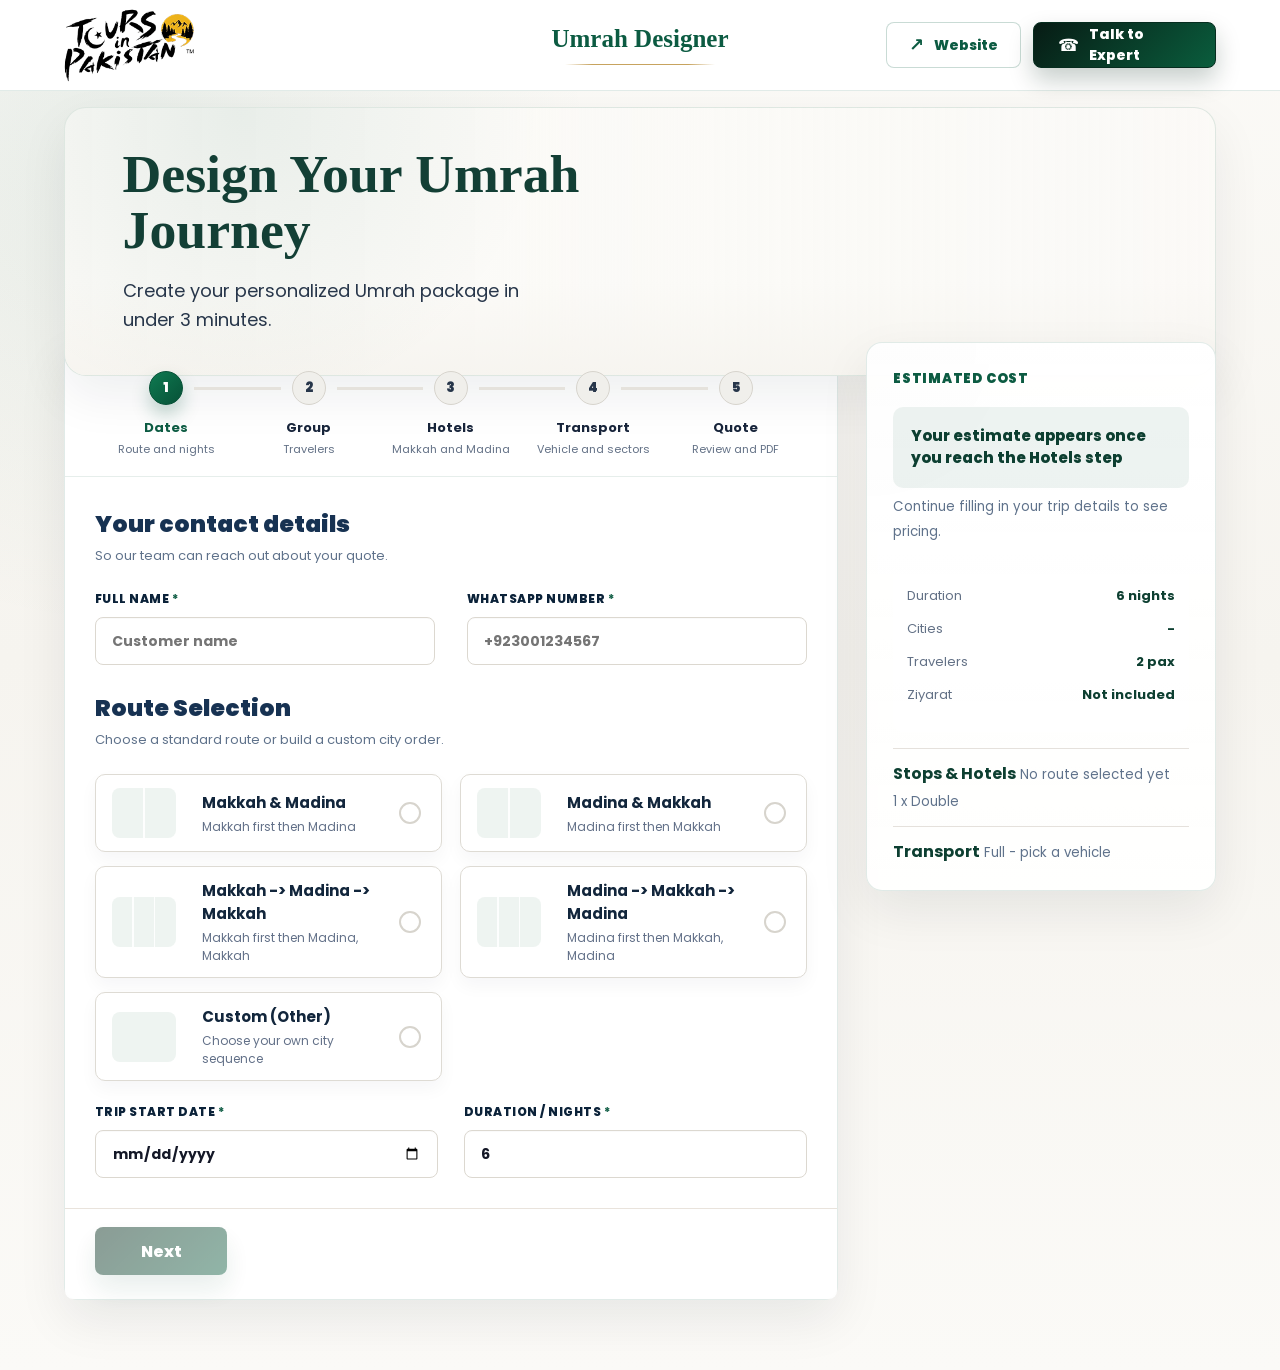
==== index.html @ c5cf0a42 "Add files via upload" ====
<!doctype html>
<html lang="en">
  <head>
    <meta charset="UTF-8" />
    <meta name="viewport" content="width=device-width, initial-scale=1.0" />
    <title>Umrah Package Designer</title>
    <link rel="preconnect" href="https://fonts.googleapis.com">
    <link rel="preconnect" href="https://fonts.gstatic.com" crossorigin>
    <link href="https://fonts.googleapis.com/css2?family=Poppins:wght@400;500;600;700;800;900&display=swap" rel="stylesheet">
    <link rel="stylesheet" href="./styles.css?v=38" />
  </head>
  <body>
    <nav class="nav">
      <div class="container navin">
        <a class="brand" href="#">
          <img class="brandLogo" src="./toursinpakistan-logo.png?v=1" alt="Tours in Pakistan">
        </a>
        <div class="links">
          <a href="#designer">Umrah Designer</a>
        </div>
        <div class="navActions">
          <a class="btn small alt" href="https://toursinpakistan.com/" target="_blank" rel="noreferrer">Website</a>
          <a class="btn small" href="https://wa.me/923703049245">Talk to Expert</a>
        </div>
      </div>
    </nav>

    <header class="hero">
      <div class="container heroIntro">
        <div>
          <h1>Design Your Umrah Journey</h1>
          <p>Create your personalized Umrah package in under 3 minutes.</p>
        </div>
      </div>
    </header>

    <main class="container modernMain" id="designer">
      <div class="designerLayout">
        <section class="wizardCard">
          <div class="wizardSteps" id="wizardSteps"></div>
          <div class="wizardGrid" id="wizardGrid"></div>
          <div class="wizardFooter">
            <div id="summaryTags" class="summaryTags"></div>
            <div class="wizardButtons">
              <button class="btn small alt" id="backStepBtn" type="button">Previous</button>
              <button class="btn redBtn" id="designBtn" type="button">Next</button>
            </div>
          </div>
        </section>

        <aside class="estimateCard" id="estimateCard"></aside>
      </div>

      <section class="resultBar hidden" id="resultBar">
        <div>
          <span class="pill greenPill">Live estimate</span>
          <h2 id="previewTitle">Umrah package estimate</h2>
          <p id="previewMeta">Select hotels and transport to start pricing.</p>
        </div>
        <div class="resultActions">
          <span>Estimated total</span>
          <strong id="price">Rs. 0</strong>
          <div class="resultButtons">
            <button class="btn small alt" id="editTripBtn" type="button">Edit Details</button>
            <button class="btn small" id="pdfBtn" type="button">Download PDF</button>
          </div>
        </div>
      </section>

      <section class="panel simplePanel hidden" id="itinerary">
        <div class="sectionTitle">
          <div>
            <h2>Package Itinerary</h2>
            <p>Generated from selected route, nights and hotels after submission.</p>
          </div>
        </div>
        <div class="itinerary" id="itineraryList"></div>
      </section>
    </main>

    <div class="submitModal hidden" id="submitModal" role="dialog" aria-modal="true" aria-labelledby="submitModalTitle">
      <div class="submitBackdrop" data-close-submit></div>
      <div class="submitDialog">
        <button class="submitClose" type="button" data-close-submit aria-label="Close">x</button>
        <div class="submitIcon">✓</div>
        <h2 id="submitModalTitle">Thank you</h2>
        <p>We have received your details. Our person will contact you soon.</p>
        <button class="btn" type="button" data-close-submit>Close</button>
      </div>
    </div>

    <script src="./data.js?v=18"></script>
    <script src="./app.js?v=51"></script>
  </body>
</html>
---- styles.css ----
:root {
  --green: #0c5b42;
  --green2: #133f35;
  --red: #b90012;
  --gold: #0c5b42;
  --ink: #10233d;
  --muted: #5f728b;
  --bg: #f8f6f2;
  --card: #ffffff;
  --line: #e1ded8;
  --soft: #f4f7f8;
  --shadow: 0 14px 34px rgba(16, 24, 40, .08);
}

/* Umrah designer visual refresh */
body {
  background:
    radial-gradient(circle at 10% 12%, rgba(12, 91, 66, .08), transparent 28%),
    linear-gradient(180deg, #fbfaf7 0%, #f6f4ef 48%, #fbfaf7 100%);
}

.container,
.modernMain,
.heroIntro,
.navin {
  width: min(1340px, 90%);
}

.nav {
  position: sticky;
  background: rgba(255, 255, 255, .96);
  border-bottom: 1px solid rgba(12, 91, 66, .12);
  backdrop-filter: blur(12px);
}

.navin {
  height: 90px;
  grid-template-columns: 330px 1fr 330px;
}

.brandLogo {
  width: 170px;
  height: 74px;
  object-position: left center;
}

.links {
  align-self: stretch;
  align-items: center;
  justify-content: center;
}

.links a:first-child {
  position: relative;
  padding: 0 0 12px;
  color: var(--green);
  border: 0;
  font-family: Georgia, "Times New Roman", serif;
  font-size: 25px;
  font-weight: 800;
}

.links a:first-child::after {
  content: "";
  position: absolute;
  left: 50%;
  bottom: 0;
  width: 150px;
  height: 1px;
  transform: translateX(-50%);
  background: linear-gradient(90deg, transparent, #c7a35e 18%, #c7a35e 82%, transparent);
}

.navActions {
  justify-self: end;
}

.navActions .btn {
  border-radius: 8px;
}

.navActions .btn.alt {
  min-height: 46px;
  padding: 0 22px;
  color: var(--green);
  border-color: rgba(12, 91, 66, .22);
}

.navActions .btn.alt::before {
  content: "◎";
  font-size: 18px;
  line-height: 1;
}

.navActions .btn:not(.alt)::before {
  content: "☎";
  font-size: 16px;
}

.hero {
  position: relative;
  min-height: 250px;
  padding: 46px 0 32px;
  overflow: hidden;
  background:
    linear-gradient(90deg, rgba(251, 250, 247, .98) 0%, rgba(251, 250, 247, .9) 35%, rgba(251, 250, 247, .45) 62%, rgba(251, 250, 247, .9) 100%),
    url("https://tse3.mm.bing.net/th?q=kaaba%20madina%20mosque%20panorama&w=1300&h=420&c=7&rs=1&p=0&o=5&pid=1.7") right center / auto 100% no-repeat,
    #fbfaf7;
  border-bottom: 0;
}

.hero::before {
  content: "";
  position: absolute;
  inset: 0;
  pointer-events: none;
  background:
    radial-gradient(circle at 15% 0%, rgba(12, 91, 66, .08), transparent 30%),
    linear-gradient(180deg, transparent 65%, rgba(246, 244, 239, .92));
}

.heroIntro {
  position: relative;
  z-index: 1;
}

.hero h1 {
  max-width: 620px;
  color: var(--green2);
  font-family: Georgia, "Times New Roman", serif;
  font-size: clamp(38px, 4.2vw, 56px);
  line-height: 1.05;
  font-weight: 800;
}

.hero p {
  display: block;
  max-width: 420px;
  margin: 18px 0 0;
  color: #27364a;
  font-size: 18px;
  line-height: 1.6;
}

.heroBenefits {
  display: flex;
  align-items: center;
  gap: 34px;
  flex-wrap: wrap;
  margin-top: 30px;
  color: #082c21;
  font-size: 13px;
  font-weight: 700;
}

.heroBenefits span {
  display: inline-flex;
  align-items: center;
  gap: 11px;
}

.heroBenefits span::before {
  content: "";
  width: 36px;
  height: 36px;
  border-radius: 50%;
  background:
    radial-gradient(circle at 50% 50%, #fff 0 38%, rgba(12, 91, 66, .1) 39% 100%);
  box-shadow: 0 10px 20px rgba(12, 91, 66, .12);
}

.modernMain {
  margin-top: -64px;
  padding-top: 0;
}

.designerLayout {
  grid-template-columns: minmax(0, 1fr) 350px;
  gap: 28px;
}

.wizardCard,
.estimateCard,
.resultBar,
.simplePanel {
  border-color: rgba(12, 91, 66, .12);
  border-radius: 14px;
  box-shadow: 0 20px 50px rgba(18, 31, 44, .08);
}

.wizardCard {
  overflow: visible;
}

.wizardSteps {
  position: relative;
  grid-template-columns: repeat(5, minmax(0, 1fr));
  gap: 0;
  padding: 28px 30px 20px;
  border-bottom: 1px solid rgba(12, 91, 66, .1);
}

.wizardSteps button {
  min-height: 70px;
  border: 0;
  border-radius: 0;
  text-align: center;
  justify-items: center;
  padding: 0 8px;
  background: transparent;
  position: relative;
}

.wizardSteps button::before {
  content: "";
  position: absolute;
  top: 16px;
  left: calc(-50% + 28px);
  right: calc(50% + 28px);
  height: 3px;
  background: #e5e2dc;
}

.wizardSteps button:first-child::before {
  display: none;
}

.wizardSteps span {
  display: grid;
  place-items: center;
  width: 34px;
  height: 34px;
  border-radius: 50%;
  color: #27364a;
  background: #f0efeb;
  border: 1px solid #d7d4cd;
  font-size: 13px;
  font-weight: 900;
}

.wizardSteps b {
  margin-top: 10px;
  color: #17243a;
  font-size: 13px;
}

.wizardSteps small {
  margin-top: 2px;
  color: #637186;
}

.wizardSteps button.active span,
.wizardSteps button.done span {
  color: #fff;
  background: linear-gradient(135deg, #0f7a51, #075137);
  border-color: #075137;
  box-shadow: 0 10px 18px rgba(12, 91, 66, .25);
}

.wizardSteps button.active::before,
.wizardSteps button.done::before {
  background: var(--green);
}

.wizardGrid {
  padding: 30px;
  gap: 22px 26px;
}

.formIntro {
  display: flex;
  align-items: flex-start;
  gap: 14px;
  padding-bottom: 2px;
}

.formIntro::before {
  content: "";
  flex: 0 0 30px;
  width: 30px;
  height: 30px;
  border-radius: 9px;
  background:
    linear-gradient(135deg, rgba(12, 91, 66, .1), rgba(12, 91, 66, .04));
  border: 1px solid rgba(12, 91, 66, .18);
}

.formIntro b {
  color: #173252;
  font-size: 23px;
  font-weight: 850;
}

.field.big span {
  color: #0b2239;
  font-size: 12px;
  font-weight: 800;
  letter-spacing: 0;
  text-transform: none;
}

.field.big input,
.field.big select {
  min-height: 48px;
  border: 1px solid #dcd8d0;
  border-radius: 8px;
  background: #fff;
  box-shadow: inset 0 1px 0 rgba(16, 24, 40, .02);
}

.routeCards {
  gap: 14px 18px;
}

.routeCard {
  position: relative;
  display: grid;
  grid-template-columns: 74px minmax(0, 1fr) 26px;
  align-items: center;
  gap: 16px;
  min-height: 78px;
  padding: 12px 16px;
  border-color: #dedbd4;
  border-radius: 10px;
  background: #fff;
  box-shadow: 0 8px 18px rgba(16, 24, 40, .04);
}

.routeCard.active {
  border-color: #0f7a51;
  background: linear-gradient(135deg, rgba(12, 91, 66, .07), rgba(255, 255, 255, .96));
  box-shadow: inset 0 0 0 1px #0f7a51, 0 14px 28px rgba(12, 91, 66, .08);
}

.routeThumb {
  width: 64px;
  height: 50px;
  border-radius: 8px;
  background:
    linear-gradient(135deg, rgba(12, 91, 66, .12), rgba(199, 163, 94, .1)),
    url("https://tse3.mm.bing.net/th?q=kaaba%20madina%20mosque&w=220&h=150&c=7&rs=1&p=0&o=5&pid=1.7") center / cover;
}

.routeThumb-mk-md,
.routeThumb-mk-md-mk {
  background:
    linear-gradient(135deg, rgba(12, 91, 66, .08), rgba(199, 163, 94, .08)),
    url("https://tse3.mm.bing.net/th?q=kaaba%20makkah%20haram&w=220&h=150&c=7&rs=1&p=0&o=5&pid=1.7") center / cover;
}

.routeThumb-md-mk,
.routeThumb-md-mk-md {
  background:
    linear-gradient(135deg, rgba(12, 91, 66, .08), rgba(199, 163, 94, .08)),
    url("https://tse3.mm.bing.net/th?q=green%20dome%20madina%20masjid%20nabawi&w=220&h=150&c=7&rs=1&p=0&o=5&pid=1.7") center / cover;
}

.routeThumb-custom {
  background:
    linear-gradient(135deg, rgba(12, 91, 66, .12), rgba(199, 163, 94, .1)),
    url("https://tse3.mm.bing.net/th?q=travel%20map%20pin&w=220&h=150&c=7&rs=1&p=0&o=5&pid=1.7") center / cover;
}

.routeText {
  min-width: 0;
}

.routeCheck {
  width: 22px;
  height: 22px;
  border: 2px solid #d7d4cd;
  border-radius: 50%;
}

.routeCard.active .routeCheck {
  border-color: var(--green);
  background: radial-gradient(circle at center, var(--green) 0 43%, transparent 45%);
}

.routeCard b,
.optionGrid b {
  color: #12263c;
  font-size: 15px;
}

.routeCard small,
.optionGrid small {
  color: #627088;
  font-size: 12px;
}

.optionGrid button,
.customRoute,
.nightsPanel,
.groupNote,
.hotelStopTabs,
.categoryTabs,
.reviewBlock,
.quoteBreakdown,
.miniPanel,
.roomsControl,
.extrasPanel {
  border-color: #dedbd4;
  border-radius: 10px;
}

.estimateCard {
  top: 112px;
  padding: 26px;
  border-radius: 16px;
  background:
    linear-gradient(180deg, rgba(255, 255, 255, .96), rgba(255, 255, 255, .91)),
    radial-gradient(circle at 0% 0%, rgba(12, 91, 66, .08), transparent 45%);
}

.estimateCard > span {
  color: var(--green);
  font-size: 13px;
}

.estimateCard > span::before {
  content: "▣";
  margin-right: 10px;
  color: var(--green);
}

.estimateCard > strong.placeholderCost {
  margin-top: 18px;
  padding: 18px;
  border-radius: 10px;
  color: #0d3f31;
  background: rgba(12, 91, 66, .07);
  font-size: 15px;
  line-height: 1.5;
}

.estimateRows {
  padding: 14px;
  border: 0;
  border-radius: 12px;
  background: rgba(255, 255, 255, .72);
}

.estimateRows p,
.estimateBlock p {
  align-items: center;
  margin: 13px 0;
}

.estimateRows p span,
.estimateBlock p span {
  color: #637186;
}

.estimateRows b,
.estimateBlock b {
  color: #0d3f31;
}

.wizardFooter {
  padding: 18px 30px 24px;
}

.redBtn,
.btn:not(.alt) {
  background: linear-gradient(135deg, #063421, #0c6a48);
  box-shadow: 0 14px 26px rgba(12, 91, 66, .2);
}

.redBtn:hover,
.btn:not(.alt):hover {
  background: linear-gradient(135deg, #092c20, #0b7a51);
}

@media (max-width: 980px) {
  .container,
  .modernMain,
  .heroIntro,
  .navin {
    width: min(100% - 28px, 1340px);
  }

  .navin {
    grid-template-columns: 1fr auto;
    height: auto;
  }

  .links {
    display: none;
  }

  .hero {
    min-height: 0;
    padding: 30px 0 26px;
    background:
      linear-gradient(90deg, rgba(251, 250, 247, .98), rgba(251, 250, 247, .86)),
      url("https://tse3.mm.bing.net/th?q=kaaba%20madina%20mosque%20panorama&w=900&h=360&c=7&rs=1&p=0&o=5&pid=1.7") right center / auto 100% no-repeat,
      #fbfaf7;
  }

  .designerLayout {
    grid-template-columns: 1fr;
  }
}

@media (max-width: 620px) {
  .navin {
    min-height: 88px;
    padding: 8px 0;
  }

  .brandLogo {
    width: 154px;
    height: 66px;
  }

  .hero {
    padding: 22px 0 20px;
    background: #fbfaf7;
  }

  .hero h1 {
    font-size: clamp(28px, 8vw, 36px);
  }

  .hero p {
    margin-top: 10px;
    font-size: 14px;
    line-height: 1.55;
  }

  .heroBenefits {
    display: none;
  }

  .modernMain {
    margin-top: 0;
  }

  .wizardSteps {
    padding: 16px 10px 12px;
  }

  .wizardSteps button {
    min-height: 56px;
  }

  .wizardSteps button::before {
    top: 15px;
  }

  .wizardSteps span {
    width: 28px;
    height: 28px;
  }

  .wizardSteps b {
    font-size: 10px;
  }

  .wizardGrid {
    padding: 22px 18px;
  }

  .formIntro::before {
    display: none;
  }

  .routeCards {
    grid-template-columns: 1fr;
  }

  .routeCard {
    grid-template-columns: 56px minmax(0, 1fr) 22px;
    min-height: 72px;
    padding: 10px 12px;
  }

  .groupRoomControls {
    grid-template-columns: 1fr;
    max-width: none;
  }

  .routeThumb {
    width: 48px;
    height: 42px;
  }

  .ziyaratChoices > div {
    grid-template-columns: 1fr;
  }
}

* { box-sizing: border-box; }
html { scroll-behavior: smooth; }
body {
  margin: 0;
  font-family: Poppins, system-ui, -apple-system, Segoe UI, Arial, sans-serif;
  color: var(--ink);
  background: var(--bg);
}
a { color: inherit; text-decoration: none; }
button, input, select { font: inherit; }
button { cursor: pointer; }
button:disabled {
  cursor: not-allowed;
}
.hidden { display: none !important; }
.container { width: min(1040px, 92%); margin: auto; }

.btn {
  border: 0;
  border-radius: 8px;
  min-height: 48px;
  padding: 0 22px;
  display: inline-flex;
  align-items: center;
  justify-content: center;
  gap: 10px;
  color: #fff;
  background: #0f3b63;
  font-weight: 800;
  box-shadow: 0 10px 22px rgba(15, 59, 99, .18);
}
.btn.alt {
  background: #fff;
  color: var(--green);
  border: 1px solid var(--line);
  box-shadow: none;
}
.btn.small {
  min-height: 42px;
  padding: 0 18px;
  font-size: 14px;
}
.navActions .btn:not(.alt) {
  min-height: 46px;
  padding: 0 24px;
  color: #fff;
  background: linear-gradient(135deg, #071b14, #0a5d3d);
  border: 1px solid #062d1f;
  box-shadow: 0 12px 24px rgba(6, 36, 25, .22);
}
.navActions .btn:not(.alt):hover {
  background: linear-gradient(135deg, #0b2b20, #087247);
}
.resultButtons #pdfBtn {
  color: #061810;
  background: linear-gradient(135deg, #f4c95d, #dba522);
  border: 1px solid #c89419;
  box-shadow: 0 12px 24px rgba(191, 137, 18, .24);
}
.resultButtons #pdfBtn:hover {
  background: linear-gradient(135deg, #ffda76, #d49b12);
}
.btn:disabled {
  opacity: .48;
  box-shadow: none;
  filter: grayscale(.2);
}
.redBtn {
  min-width: 132px;
  background: #0c5b42;
  box-shadow: 0 12px 22px rgba(12, 91, 66, .18);
}
.submittedBtn,
.submittedBtn:disabled {
  background: #88928d;
  color: #fff;
  box-shadow: none;
  opacity: 1;
}

.nav {
  position: sticky;
  top: 0;
  z-index: 10;
  padding: 0;
  background: #fff;
  border-bottom: 1px solid #ece7df;
}
.navin {
  width: min(1340px, 92%);
  height: 92px;
  padding: 0;
  border: 0;
  border-radius: 0;
  background: #fff;
  box-shadow: none;
  display: grid;
  grid-template-columns: minmax(360px, 420px) 1fr auto;
  gap: 24px;
  align-items: center;
}
.brand {
  display: flex;
  align-items: center;
  gap: 14px;
  color: var(--green2);
  font-size: 15px;
  font-weight: 900;
  line-height: 1.05;
}
.brandLogo {
  width: clamp(220px, 18vw, 310px);
  height: 78px;
  object-fit: contain;
  object-position: left center;
  border-radius: 8px;
  display: block;
}
.logoMark {
  width: 44px;
  height: 44px;
  border-radius: 9px;
  display: grid;
  place-items: center;
  color: #fff;
  background: linear-gradient(145deg, #0d6b45, #07341f);
  font-size: 13px;
}
.links {
  justify-self: center;
  display: flex;
  gap: 42px;
  color: #141a2a;
  font-weight: 850;
}
.links a:first-child {
  color: var(--green);
  border-bottom: 3px solid var(--green);
  padding-bottom: 8px;
}
.navActions {
  display: flex;
  align-items: center;
  gap: 12px;
}

.hero {
  padding: 14px 0;
  border-bottom: 1px solid #ece7df;
  background: #fff;
}
.heroIntro {
  width: min(1340px, 92%);
  text-align: left;
}
.heroIcon {
  display: none;
}
.hero h1 {
  margin: 0;
  font-family: inherit;
  color: #173252;
  font-size: 20px;
  line-height: 1;
  font-weight: 900;
  letter-spacing: 0;
}
.hero p {
  display: none;
}

.modernMain {
  width: min(1340px, 92%);
  padding-top: 24px;
  padding-bottom: 70px;
  scroll-margin-top: 88px;
}
.designerLayout {
  display: grid;
  grid-template-columns: minmax(0, 1fr) 320px;
  gap: 32px;
  align-items: start;
}
.designerLayout > *,
.wizardCard,
.wizardGrid,
.wizardSteps {
  min-width: 0;
}
body[data-step="hotels"] .designerLayout {
  grid-template-columns: 1fr;
}
body[data-step="hotels"] .estimateCard {
  display: none;
}
body[data-step="hotels"] .wizardGrid {
  grid-template-columns: repeat(12, minmax(0, 1fr));
}
body[data-step="hotels"] .hotelChooser,
body[data-step="hotels"] .hotelStop,
body[data-step="hotels"] .categoryTabs,
body[data-step="hotels"] .hotelChoices {
  grid-column: 1 / -1;
  width: 100%;
}
.wizardCard,
.resultBar,
.simplePanel,
.estimateCard {
  background: var(--card);
  border: 1px solid #e5ebe6;
  border-radius: 8px;
  box-shadow: var(--shadow);
}
.wizardGrid {
  display: grid;
  grid-template-columns: repeat(6, minmax(0, 1fr));
  gap: 18px 24px;
  padding: 24px 28px 18px;
  align-items: start;
}
.wizardSteps {
  display: grid;
  grid-template-columns: repeat(5, minmax(0, 1fr));
  gap: 6px;
  padding: 14px 28px 0;
  max-width: 100%;
  border-bottom: 1px solid #eee9e2;
}
.wizardSteps button {
  min-height: 48px;
  border: 0;
  border-top: 5px solid #e8e5df;
  border-radius: 3px 3px 0 0;
  background: transparent;
  color: var(--muted);
  display: grid;
  grid-template-columns: 1fr;
  grid-template-rows: auto auto;
  gap: 3px;
  align-items: center;
  text-align: left;
  padding: 10px 8px 12px;
  cursor: pointer;
}
.wizardSteps button:disabled {
  cursor: default;
}
.wizardSteps span {
  display: none;
  font-weight: 900;
}
.wizardSteps b {
  color: var(--ink);
  font-size: 13px;
}
.wizardSteps small {
  font-size: 11px;
  line-height: 1.25;
}
.wizardSteps button.active {
  border-top-color: #163b64;
  background: transparent;
}
.wizardSteps button.done {
  border-top-color: #163b64;
}
.wizardSteps button.done b,
.wizardSteps button.active b {
  color: var(--green);
}
.formIntro {
  grid-column: 1 / -1;
}
.formIntro b {
  display: block;
  font-family: inherit;
  font-size: 21px;
  color: #173252;
}
.formIntro small {
  display: block;
  margin-top: 5px;
  color: var(--muted);
  font-size: 13px;
}
.field.big {
  grid-column: span 3;
  display: grid;
  gap: 9px;
}
.routeIntro {
  margin-top: 4px;
}
.routeCards,
.optionGrid {
  grid-column: 1 / -1;
  display: grid;
  grid-template-columns: 1fr 1fr;
  gap: 12px;
}
.routeCard,
.optionGrid button,
.customRoute,
.nightsPanel,
.groupNote,
.hotelStopTabs,
.categoryTabs,
.reviewBlock {
  border: 1px solid var(--line);
  border-radius: 8px;
  background: #fff;
}
.routeCard,
.optionGrid button {
  min-height: 58px;
  padding: 13px;
  color: #173252;
  text-align: left;
}
.routeCard.active,
.optionGrid button.active {
  border-color: #173252;
  background: #f7f9fb;
  box-shadow: inset 0 0 0 1px #173252;
}
.routeCard b,
.optionGrid b {
  display: block;
  font-size: 14px;
}
.routeCard small,
.optionGrid small {
  display: block;
  margin-top: 4px;
  color: var(--muted);
  font-size: 12px;
}
.customRoute {
  grid-column: 1 / -1;
  display: grid;
  gap: 12px;
  padding: 12px;
  background: #fff9f1;
  border-color: #ffd39a;
}
.customRoute > div:first-child {
  display: flex;
  justify-content: space-between;
  color: #173252;
}
.customRoute button {
  border: 1px solid var(--line);
  border-radius: 10px;
  background: #fff;
  min-height: 38px;
  padding: 0 12px;
  color: #173252;
  font-weight: 850;
}
.customRouteActions {
  display: grid;
  grid-template-columns: 1fr 1fr;
  gap: 8px;
}
.cityChips {
  display: flex;
  align-items: center;
  gap: 8px;
  flex-wrap: wrap;
}
.cityChips span {
  border-radius: 999px;
  background: #e8eef2;
  color: #173252;
  padding: 7px 9px;
  font-size: 12px;
  font-weight: 850;
}
.cityChips button {
  min-height: 0;
  border: 0;
  padding: 0 0 0 4px;
  background: transparent;
}
.nightsPanel,
.groupNote,
.reviewBlock {
  grid-column: 1 / -1;
  padding: 14px;
}
.nightStop {
  min-height: 58px;
  display: flex;
  justify-content: space-between;
  align-items: center;
  border-top: 1px solid #edf1ee;
}
.nightStop span {
  display: grid;
  text-transform: none;
  letter-spacing: 0;
  font-size: 15px;
  color: #173252;
}
.nightStop small {
  color: var(--muted);
}
.stopNightControl {
  display: grid;
  grid-template-columns: 34px minmax(76px, auto) 34px;
  gap: 10px;
  align-items: center;
  justify-items: center;
}
.stopNightControl strong {
  min-width: 76px;
  text-align: center;
  color: var(--ink);
}
.circleBtn:disabled {
  cursor: not-allowed;
  opacity: .45;
}
.circleBtn:disabled:hover {
  color: var(--green);
  background: #fff;
}
.hotelStopTabs {
  grid-column: 1 / -1;
  display: grid;
  grid-template-columns: repeat(3, 1fr);
  overflow: hidden;
}
.hotelStopTabs button {
  border: 0;
  border-right: 1px solid #edf1ee;
  background: #f2f1ed;
  min-height: 58px;
  color: #173252;
}
.hotelStopTabs button.active {
  background: #fff;
}
.hotelStopTabs small {
  display: block;
  margin-top: 3px;
  color: var(--muted);
  font-size: 11px;
}
.categoryTabs {
  display: grid;
  grid-template-columns: repeat(3, 1fr);
  gap: 8px;
  margin-bottom: 12px;
  border: 0;
}
.categoryTabs button {
  min-height: 50px;
  border: 1px solid var(--line);
  border-radius: 8px;
  background: #fff;
  padding: 10px;
  color: #173252;
  font-size: 14px;
  font-weight: 900;
  text-align: left;
  cursor: pointer;
}
.categoryTabs button.active {
  border-color: #173252;
  background: #f4f7f8;
  box-shadow: inset 0 0 0 1px #173252;
}
.categoryTabs small {
  display: block;
  margin-top: 4px;
  color: var(--muted);
  font-size: 11px;
}
.field.big span,
.miniPanel h3 {
  margin: 0;
  font-size: 11px;
  letter-spacing: .04em;
  text-transform: uppercase;
  color: var(--ink);
  font-weight: 900;
}
.field.big b { color: var(--green); }
.field.big input,
.field.big select,
.emptySelect {
  width: 100%;
  min-height: 50px;
  border: 1px solid var(--line);
  border-radius: 8px;
  background: #fff;
  padding: 0 16px;
  color: #141827;
  font-size: 14px;
  font-weight: 650;
  box-shadow: 0 1px 0 rgba(16, 24, 40, .03);
}
.field.big input:focus,
.field.big select:focus {
  outline: 2px solid rgba(8, 97, 62, .16);
  border-color: var(--green);
}
.emptySelect {
  display: flex;
  align-items: center;
  color: var(--muted);
  border-style: dashed;
}

.miniPanel {
  grid-column: span 2;
  min-height: 110px;
  padding: 16px;
  border: 1px solid var(--line);
  border-radius: 8px;
  background: #fff;
}
.agePanel,
.groupRoomControls {
  grid-column: 1 / -1;
  display: grid;
  gap: 14px;
  align-items: end;
}
.agePanel {
  grid-template-columns: repeat(3, minmax(0, 1fr));
}
.groupRoomControls {
  grid-template-columns: minmax(260px, 1fr) 220px;
  max-width: 620px;
}
.ageField {
  display: grid;
  gap: 8px;
}
.ageField span {
  font-size: 11px;
  letter-spacing: .04em;
  text-transform: uppercase;
  color: var(--ink);
  font-weight: 900;
}
.ageField select {
  width: 100%;
  min-height: 48px;
  border: 1px solid var(--line);
  border-radius: 8px;
  background: #fff;
  padding: 0 14px;
  color: var(--ink);
  font-weight: 700;
}
.groupRoomControls .field.big,
.groupRoomControls .roomsControl {
  grid-column: auto;
}
.hotelControls {
  grid-column: 1 / -1;
  display: grid;
  grid-template-columns: minmax(240px, 360px) 180px;
  gap: 16px;
  align-items: end;
}
.hotelControls .field.big {
  grid-column: auto;
}
.roomsControl {
  display: grid;
  gap: 9px;
  width: 100%;
}
.roomsControl > span {
  margin: 0;
  font-size: 11px;
  letter-spacing: .04em;
  text-transform: uppercase;
  color: var(--ink);
  font-weight: 900;
}
.compactCounter {
  height: 48px;
  grid-template-columns: 34px 1fr 34px;
  border: 1px solid var(--line);
  border-radius: 8px;
  padding: 0 12px;
  background: #fff;
}
.compactCounter strong {
  text-align: center;
  font-size: 18px;
  line-height: 1;
}
.counterRow {
  height: 44px;
  display: grid;
  grid-template-columns: 1fr 34px 28px 34px;
  gap: 10px;
  align-items: center;
  border-bottom: 1px solid #edf1ee;
}
.counterRow:last-child { border-bottom: 0; }
.counterRow span {
  color: var(--ink);
  font-size: 14px;
  font-weight: 650;
}
.circleBtn {
  width: 30px;
  height: 30px;
  border-radius: 50%;
  border: 1px solid var(--line);
  background: #fff;
  color: var(--green);
  font-size: 18px;
}
.circleBtn:hover {
  color: #fff;
  background: var(--green);
}

.previewOnly {
  grid-column: 1 / -1;
}
.hotelChooser {
  grid-column: 1 / -1;
  width: 100%;
  display: grid;
  gap: 16px;
  justify-self: stretch;
}
.hotelStop {
  width: 100%;
  display: grid;
  gap: 10px;
}
.hotelStop h4 {
  margin: 8px 0 10px;
  color: var(--green2);
}
.choiceGrid {
  display: grid;
  grid-template-columns: repeat(auto-fit, minmax(220px, 1fr));
  gap: 12px;
  max-height: none;
  overflow: visible;
  padding-right: 4px;
}
.hotelChoices {
  width: 100%;
  grid-template-columns: repeat(4, minmax(0, 1fr));
  align-items: stretch;
  padding-right: 0;
}
.choiceCard {
  border: 1px solid var(--line);
  border-radius: 8px;
  padding: 10px;
  background: #fff;
  text-align: left;
  display: grid;
  gap: 10px;
  align-content: start;
  color: var(--ink);
  min-height: 210px;
}
.choiceCard.active,
.choiceCard:hover {
  border-color: var(--green);
  background: var(--soft);
}
.choiceCard img {
  width: 100%;
  aspect-ratio: 16 / 9;
  object-fit: cover;
  border-radius: 6px;
}
.choiceCard b {
  display: block;
  font-size: 13px;
  line-height: 1.2;
  color: #111;
}
.choiceCard small {
  display: block;
  margin-top: 3px;
  color: var(--muted);
  font-size: 12px;
  line-height: 1.35;
}

.transportField,
.transportSectors,
.extrasPanel {
  grid-column: span 3;
}
.transportField,
.transportSectors {
  align-self: start;
}
.transportField { max-width: none; }
.vehicleDropdown {
  position: relative;
  z-index: 60;
}
.vehicleTrigger,
.vehicleMenu button {
  width: 100%;
  min-height: 58px;
  display: grid;
  grid-template-columns: 72px minmax(0, 1fr);
  gap: 12px;
  align-items: center;
  border: 1px solid var(--line);
  border-radius: 8px;
  background: #fff;
  padding: 6px 12px 6px 6px;
  text-align: left;
  color: var(--ink);
}
.vehicleTrigger::after {
  content: "";
  width: 8px;
  height: 8px;
  border-right: 2px solid var(--ink);
  border-bottom: 2px solid var(--ink);
  transform: rotate(45deg);
  justify-self: end;
  grid-column: 3;
}
.vehicleTrigger {
  grid-template-columns: 72px minmax(0, 1fr) 18px;
  min-height: 64px;
}
.vehicleTrigger.empty {
  grid-template-columns: minmax(0, 1fr) 18px;
  min-height: 64px;
  padding: 11px 16px;
  border-style: solid;
  border-color: #cad8d0;
  background: #fff;
}
.vehicleTrigger span {
  display: grid;
  gap: 3px;
  min-width: 0;
}
.vehicleTrigger small {
  color: var(--muted);
  font-size: 12px;
  font-weight: 600;
  line-height: 1.3;
}
.vehicleTrigger img,
.vehicleMenu img,
.vehiclePlaceholder {
  width: 72px;
  height: 46px;
  object-fit: cover;
  object-position: center;
  border-radius: 6px;
  border: 1px solid var(--line);
}
.vehiclePlaceholder {
  display: block;
  background: linear-gradient(135deg, #f7f7f7, #e9e9e9);
}
.vehicleMenu {
  display: none;
  position: absolute;
  z-index: 200;
  top: calc(100% + 6px);
  left: 0;
  right: 0;
  max-height: 318px;
  overflow: auto;
  border: 1px solid var(--line);
  border-radius: 8px;
  background: #fff;
  box-shadow: 0 16px 34px rgba(16, 24, 40, .13);
  padding: 6px;
}
.vehicleMenu.open {
  display: grid;
  gap: 6px;
}
.vehicleMenu button {
  grid-template-columns: 82px minmax(0, 1fr);
  min-height: 66px;
  padding: 8px 12px 8px 8px;
}
.vehicleMenu button span {
  display: grid;
  gap: 3px;
  min-width: 0;
}
.vehicleMenu button b {
  color: var(--green);
  font-size: 14px;
}
.vehicleMenu button small {
  color: var(--muted);
  font-size: 12px;
  font-weight: 700;
}
.vehicleMenu button.active,
.vehicleMenu button:hover {
  border-color: var(--green);
  background: #f4f8f6;
}
.sectorList {
  display: grid;
  gap: 8px;
  max-height: 280px;
  overflow: auto;
  padding-right: 4px;
}
.sectorChoice,
.toggleLine {
  min-height: 66px;
  display: grid;
  grid-template-columns: 20px minmax(0, 1fr);
  gap: 12px;
  align-items: center;
  border: 1px solid var(--line);
  border-radius: 8px;
  padding: 11px 12px;
  background: #fff;
}
.sectorChoice input {
  width: 20px;
  height: 20px;
  margin: 0;
}
.sectorChoice span {
  display: grid;
  gap: 4px;
  min-width: 0;
}
.sectorChoice b {
  display: block;
  color: var(--green);
  font-size: 13px;
  line-height: 1.25;
  overflow-wrap: anywhere;
}
.sectorChoice small {
  display: block;
  color: var(--muted);
  font-size: 11px;
  line-height: 1.3;
  font-weight: 800;
  overflow-wrap: anywhere;
}
.sectorChoice.active,
.toggleLine:has(input:checked) {
  border-color: var(--green);
  background: #f4f8f6;
}
.sectorChoice b,
.toggleLine b {
  display: block;
  font-size: 13px;
}
.sectorChoice small,
.toggleLine small {
  display: block;
  color: var(--muted);
  font-size: 12px;
  margin-top: 3px;
}
.extrasPanel {
  display: grid;
  gap: 8px;
}
.toggleLine {
  grid-template-columns: minmax(0, 1fr) 22px;
}
.toggleLine input {
  width: 20px;
  height: 20px;
}
.ziyaratSelect {
  width: 100%;
  margin-top: 4px;
}
.ziyaratSelect.field.big {
  grid-column: 1 / -1;
}
.ziyaratSelect select {
  min-height: 50px;
}
.ziyaratChoices {
  display: grid;
  gap: 10px;
  padding: 12px;
  border: 1px solid rgba(12, 91, 66, .16);
  border-radius: 10px;
  background: #f7fbf9;
}
.ziyaratChoices .ziyaratSelect {
  display: grid;
  gap: 8px;
  margin: 0;
}
.ziyaratChoices > span {
  color: var(--green);
  font-size: 12px;
  font-weight: 900;
}
.ziyaratChoices .ziyaratSelect > span {
  color: var(--green);
  font-size: 12px;
  font-weight: 900;
  text-transform: uppercase;
}
.ziyaratChoices .ziyaratSelect select {
  width: 100%;
  min-height: 48px;
  border: 1px solid var(--line);
  border-radius: 8px;
  background: #fff;
  color: var(--ink);
  font: inherit;
  font-weight: 800;
  padding: 0 14px;
}
.ziyaratChoices > div {
  display: grid;
  grid-template-columns: repeat(3, minmax(0, 1fr));
  gap: 8px;
}
.ziyaratChoices button {
  min-height: 62px;
  padding: 10px;
  border: 1px solid var(--line);
  border-radius: 8px;
  background: #fff;
  text-align: left;
  color: var(--ink);
}
.ziyaratChoices button.active {
  border-color: var(--green);
  background: #eef7f2;
  box-shadow: inset 0 0 0 1px var(--green);
}
.ziyaratChoices b,
.ziyaratChoices small {
  display: block;
}
.ziyaratChoices small {
  margin-top: 4px;
  color: var(--muted);
  font-size: 12px;
}
.contactGrid {
  grid-column: 1 / -1;
  display: grid;
  grid-template-columns: 1fr 1fr;
  gap: 22px 32px;
}
.contactGrid .field.big {
  grid-column: auto;
}

.wizardFooter {
  display: grid;
  grid-template-columns: 1fr auto;
  gap: 20px 30px;
  align-items: center;
  padding: 14px 28px 18px;
  position: static;
  background: rgba(255,255,255,.97);
  border-top: 1px solid #e9e3dc;
  border-radius: 0 0 8px 8px;
  box-shadow: none;
}
.wizardButtons {
  display: flex;
  gap: 10px;
  align-items: center;
}
.summaryTags {
  display: none;
  flex-wrap: wrap;
  gap: 8px;
}
.summaryTags span {
  min-height: 38px;
  display: inline-flex;
  align-items: center;
  border: 1px solid #cce8d6;
  background: #ebf8ef;
  color: var(--green);
  border-radius: 9px;
  padding: 8px 14px;
  font-weight: 800;
  font-size: 12px;
}
.quoteBreakdown {
  grid-column: 1 / -1;
  border: 1px solid var(--line);
  border-radius: 8px;
  background: #fff;
  overflow: hidden;
}
.reviewBlock h3 {
  margin: 0 0 10px;
  color: #173252;
}
.reviewDay {
  border-left: 3px solid var(--green);
  padding: 8px 0 8px 12px;
}
.reviewDay b,
.reviewDay small {
  display: block;
}
.reviewDay small {
  color: var(--muted);
  margin-top: 3px;
}
.estimateCard {
  position: sticky;
  top: 96px;
  padding: 20px;
  box-shadow: 0 14px 34px rgba(16, 24, 40, .07);
}
.estimateCard > span {
  display: block;
  color: var(--muted);
  font-size: 12px;
  font-weight: 900;
  letter-spacing: .06em;
  text-transform: uppercase;
}
.estimateCard > strong {
  display: block;
  margin: 14px 0 5px;
  color: var(--green);
  font-family: inherit;
  font-size: 28px;
  line-height: 1.05;
}
.estimateCard > strong.placeholderCost {
  color: #526b8d;
  font-family: inherit;
  font-size: 14px;
  line-height: 1.35;
  font-weight: 800;
}
.estimateCard > small,
.estimateBlock small {
  color: var(--muted);
}
.estimateRows,
.estimateBlock {
  margin-top: 16px;
  padding-top: 12px;
  border-top: 1px solid #e5e1dc;
}
.estimateRows p,
.estimateBlock p {
  display: flex;
  justify-content: space-between;
  gap: 12px;
  margin: 10px 0;
  color: var(--muted);
  font-size: 13px;
}
.estimateBlock small + small {
  display: block;
  margin-top: 7px;
  line-height: 1.35;
}
.estimateRows b,
.estimateBlock b {
  color: #173252;
}
.breakRow {
  display: flex;
  justify-content: space-between;
  gap: 16px;
  padding: 12px 14px;
  border-bottom: 1px solid #edf1ee;
}
.breakRow:last-child {
  border-bottom: 0;
}
.breakRow span {
  color: var(--muted);
  font-size: 14px;
  font-weight: 800;
  letter-spacing: 0;
  text-transform: none;
}
.breakRow b {
  color: var(--ink);
}
.breakRow.total {
  background: var(--soft);
}
.breakRow.total b {
  color: var(--green);
  font-size: 20px;
}
.helper {
  grid-column: 1 / -1;
  justify-self: center;
  display: flex;
  align-items: center;
  gap: 10px;
  margin: 4px 0 0;
  color: var(--muted);
  font-size: 14px;
}
.helper b {
  color: var(--green);
  font-size: 16px;
}
.helpIcon {
  width: 18px;
  height: 18px;
  border: 2px solid var(--green);
  border-radius: 50%;
}

.resultBar {
  margin: 22px 0;
  padding: 22px 28px;
  display: flex;
  justify-content: space-between;
  gap: 24px;
  align-items: center;
}
.pill {
  display: inline-flex;
  align-items: center;
  border-radius: 999px;
  padding: 8px 13px;
  color: var(--green);
  background: #eef5e8;
  font-weight: 800;
  font-size: 13px;
}
.greenPill {
  background: #eafaef;
  color: #087a36;
}
.resultBar h2 {
  margin: 10px 0 5px;
  font-size: 28px;
}
.resultBar p,
.resultBar span {
  margin: 0;
  color: var(--muted);
}
.resultBar strong {
  display: block;
  color: var(--green);
  font-size: 30px;
}
.resultButtons {
  display: flex;
  gap: 8px;
  margin-top: 8px;
}
.resultActions {
  text-align: right;
}

.simplePanel {
  padding: 26px;
  margin: 22px 0;
}
.sectionTitle {
  display: flex;
  justify-content: space-between;
  gap: 16px;
  margin-bottom: 18px;
}
.sectionTitle h2 {
  margin: 0;
  font-size: 28px;
}
.sectionTitle p {
  margin: 6px 0 0;
  color: var(--muted);
}
.itinerary {
  display: grid;
  gap: 22px;
}
.day {
  display: grid;
  grid-template-columns: 132px minmax(0, 1fr);
  gap: 24px;
}
.photo {
  width: 132px;
  height: 132px;
  border: 8px solid #fff;
  box-shadow: 0 10px 25px rgba(0,0,0,.14);
  object-fit: cover;
  border-radius: 10px;
  transform: rotate(-3deg);
}
.timeline {
  border-left: 4px solid var(--ink);
  padding-left: 24px;
  position: relative;
}
.timeline::before {
  content: "";
  position: absolute;
  left: -12px;
  top: 0;
  width: 20px;
  height: 20px;
  border-radius: 50%;
  background: var(--green);
}
.timeline h3 {
  margin: 0 0 12px;
  font-size: 22px;
}
.timeline ul {
  padding: 0;
  margin: 0;
  list-style: none;
  color: var(--muted);
}
.timeline li {
  margin: 8px 0;
}

.submitModal {
  position: fixed;
  inset: 0;
  z-index: 80;
  display: grid;
  place-items: center;
  padding: 20px;
}
.submitBackdrop {
  position: absolute;
  inset: 0;
  background: rgba(4, 20, 14, .58);
  backdrop-filter: blur(3px);
}
.submitDialog {
  position: relative;
  width: min(430px, 100%);
  display: grid;
  justify-items: center;
  gap: 12px;
  border: 1px solid #dfe9dc;
  border-radius: 18px;
  background: #fff;
  padding: 30px 26px 26px;
  text-align: center;
  box-shadow: 0 26px 70px rgba(5, 36, 23, .26);
}
.submitClose {
  position: absolute;
  top: 12px;
  right: 12px;
  width: 34px;
  height: 34px;
  border: 1px solid var(--line);
  border-radius: 50%;
  color: var(--ink);
  background: #fff;
  font-weight: 900;
}
.submitIcon {
  width: 62px;
  height: 62px;
  display: grid;
  place-items: center;
  border-radius: 50%;
  color: #fff;
  background: linear-gradient(135deg, #0a7a4d, #073f29);
  box-shadow: 0 14px 28px rgba(8, 97, 62, .22);
  font-size: 30px;
  font-weight: 900;
}
.submitDialog h2 {
  margin: 4px 0 0;
  color: var(--green2);
  font-size: 28px;
  line-height: 1.1;
}
.submitDialog p {
  max-width: 330px;
  margin: 0;
  color: var(--muted);
  line-height: 1.55;
}
.submitDialog .btn {
  width: min(240px, 100%);
  margin-top: 6px;
  background: linear-gradient(135deg, #08291f, #0a6945);
}
.rateSheets {
  display: grid;
  grid-template-columns: 1fr 1fr;
  gap: 16px;
}
.rateSheets img {
  width: 100%;
  max-height: 520px;
  object-fit: cover;
  object-position: top;
  border: 1px solid var(--line);
  border-radius: 16px;
}

@media (max-width: 980px) {
  .navin {
    grid-template-columns: 1fr auto;
    width: min(100% - 28px, 1340px);
    height: auto;
    min-height: 74px;
    padding: 12px 16px;
  }
  .links { display: none; }
  .wizardGrid,
  .designerLayout,
  .routeCards,
  .optionGrid,
  .customRouteActions,
  .hotelControls,
  .agePanel,
  .groupRoomControls,
  .contactGrid,
  .rateSheets {
    grid-template-columns: 1fr;
  }
  .field.big,
  .miniPanel,
  .transportField,
  .transportSectors,
  .extrasPanel,
  .contactGrid .field.big {
    grid-column: 1 / -1;
  }
  .choiceGrid {
    grid-template-columns: 1fr 1fr;
  }
  .hotelChoices {
    grid-template-columns: repeat(3, minmax(0, 1fr));
  }
  .wizardFooter,
  .resultBar {
    display: block;
  }
  .wizardButtons {
    margin-top: 14px;
  }
  .redBtn {
    width: 100%;
    min-width: 0;
    margin-top: 14px;
  }
  .resultActions {
    text-align: left;
    margin-top: 16px;
  }
  .estimateCard {
    position: static;
  }
  .wizardSteps {
    display: grid;
    grid-template-columns: repeat(5, minmax(0, 1fr));
    gap: 6px;
    overflow: visible;
    padding: 12px 14px 10px;
    border-bottom: 1px solid #eee9e2;
    scrollbar-width: none;
  }
  .wizardSteps::-webkit-scrollbar {
    display: none;
  }
  .wizardSteps button {
    min-height: 54px;
    grid-template-columns: 1fr;
    grid-template-rows: 26px auto;
    justify-items: center;
    gap: 5px;
    border-top: 0;
    border-left: 0;
    border-radius: 0;
    background: transparent;
    padding: 6px 2px 7px;
    text-align: center;
    position: relative;
  }
  .wizardSteps button::before {
    content: "";
    position: absolute;
    top: 18px;
    left: 0;
    right: 0;
    height: 3px;
    background: #e8e5df;
    z-index: 0;
  }
  .wizardSteps span {
    position: relative;
    z-index: 1;
    display: grid;
    place-items: center;
    width: 26px;
    height: 26px;
    border-radius: 50%;
    color: var(--muted);
    background: #e8e5df;
    font-size: 12px;
  }
  .wizardSteps b,
  .wizardSteps small {
    min-width: 0;
    overflow: hidden;
    text-overflow: ellipsis;
    white-space: nowrap;
  }
  .wizardSteps b {
    max-width: 100%;
    font-size: 11px;
  }
  .wizardSteps small {
    display: none;
  }
  .wizardSteps button.active,
  .wizardSteps button.done {
    border-left-color: transparent;
  }
  .wizardSteps button.active::before,
  .wizardSteps button.done::before {
    background: var(--green);
  }
  .wizardSteps button.active span,
  .wizardSteps button.done span {
    color: #fff;
    background: var(--green);
  }
}

@media (max-width: 620px) {
  .navActions .alt,
  .navActions .btn:not(:last-child) {
    display: none;
  }
  .container,
  .modernMain,
  .heroIntro,
  .navin {
    width: min(100% - 24px, 1340px);
  }
  .navin {
    grid-template-columns: minmax(0, 1fr) auto;
    min-height: 72px;
    gap: 10px;
    padding: 6px 0;
  }
  .brandLogo {
    width: clamp(132px, 42vw, 176px);
    height: 58px;
  }
  .navActions .btn {
    min-height: 42px;
    padding: 0 14px;
    border-radius: 9px;
    font-size: 13px;
    white-space: nowrap;
  }
  .hero {
    padding: 10px 0 8px;
    background: #fbfaf7;
  }
  .hero h1 {
    max-width: 360px;
    color: #0f2d4d;
    font-size: clamp(24px, 7vw, 30px);
    line-height: 1.05;
  }
  .modernMain {
    width: min(100% - 20px, 1340px);
    padding-top: 12px;
    padding-bottom: 34px;
  }
  .wizardCard,
  .estimateCard,
  .resultBar,
  .simplePanel {
    border-radius: 12px;
    box-shadow: 0 12px 28px rgba(16, 24, 40, .06);
  }
  .wizardSteps {
    gap: 0;
    padding: 12px 10px 9px;
  }
  .wizardSteps button {
    min-height: 42px;
    padding: 3px 1px 4px;
  }
  .wizardSteps button::before {
    top: 14px;
    height: 2px;
  }
  .wizardSteps span {
    width: 22px;
    height: 22px;
    font-size: 10px;
  }
  .wizardSteps b {
    margin-top: 1px;
    color: #173252;
    font-size: 9px;
    line-height: 1.1;
  }
  .choiceGrid {
    grid-template-columns: 1fr;
  }
  .hotelChoices {
    grid-template-columns: 1fr 1fr;
  }
  .day {
    grid-template-columns: 1fr;
  }
  .photo {
    display: none;
  }
  .wizardGrid {
    gap: 15px;
    padding: 20px 18px 18px;
  }
  .wizardFooter {
    padding: 12px 18px 18px;
  }
  .formIntro b {
    color: #173252;
    font-size: 20px;
    line-height: 1.15;
  }
  .formIntro small {
    margin-top: 6px;
    font-size: 12px;
    line-height: 1.5;
  }
  .field.big input,
  .field.big select,
  .emptySelect {
    min-height: 46px;
    border-radius: 9px;
  }
  .routeCard,
  .optionGrid button {
    min-height: 58px;
    border-radius: 9px;
    padding: 12px;
  }
  .estimateCard,
  body[data-submitted="false"] .estimateCard,
  body[data-submitted="true"] .estimateCard {
    display: none;
  }
  body[data-submitted="true"] .hero,
  body[data-submitted="true"] .wizardCard {
    display: none;
  }
  .submitModal {
    padding: 14px;
  }
  .submitDialog {
    border-radius: 16px;
    padding: 28px 18px 22px;
  }
}

/* Final Umrah designer refresh overrides */
body {
  background:
    radial-gradient(circle at 10% 12%, rgba(12, 91, 66, .08), transparent 28%),
    linear-gradient(180deg, #fbfaf7 0%, #f6f4ef 48%, #fbfaf7 100%);
}

.container,
.modernMain,
.heroIntro,
.navin {
  width: min(1340px, 90%);
}

.nav {
  background: rgba(255, 255, 255, .96);
  border-bottom: 1px solid rgba(12, 91, 66, .12);
  backdrop-filter: blur(12px);
}

.navin {
  height: 90px;
  grid-template-columns: 330px 1fr 330px;
  border: 0;
  box-shadow: none;
}

.brandLogo {
  width: 170px;
  height: 74px;
  object-position: left center;
}

.links {
  display: flex;
  align-self: stretch;
  align-items: center;
  justify-content: center;
}

.links a:first-child {
  position: relative;
  padding: 0 0 12px;
  color: var(--green);
  border: 0;
  font-family: Georgia, "Times New Roman", serif;
  font-size: 25px;
  font-weight: 800;
}

.links a:first-child::after {
  content: "";
  position: absolute;
  left: 50%;
  bottom: 0;
  width: 150px;
  height: 1px;
  transform: translateX(-50%);
  background: linear-gradient(90deg, transparent, #c7a35e 18%, #c7a35e 82%, transparent);
}

.navActions {
  justify-self: end;
}

.navActions .btn {
  border-radius: 8px;
}

.navActions .btn.alt {
  min-height: 46px;
  padding: 0 22px;
  color: var(--green);
  border-color: rgba(12, 91, 66, .22);
}

.navActions .btn.alt::before {
  content: "↗";
  width: auto;
  height: auto;
  border: 0;
  border-radius: 0;
  background: none;
  box-shadow: none;
  font-size: 18px;
  line-height: 1;
}

.navActions .btn:not(.alt)::before {
  content: "☎";
  width: auto;
  height: auto;
  border: 0;
  border-radius: 0;
  box-shadow: none;
  font-size: 17px;
  line-height: 1;
}

.hero {
  position: relative;
  min-height: 238px;
  width: min(1340px, 90%);
  margin: 16px auto 0;
  padding: 38px 0 40px;
  overflow: hidden;
  background:
    linear-gradient(90deg, rgba(251, 250, 247, 1) 0%, rgba(251, 250, 247, .97) 38%, rgba(251, 250, 247, .72) 56%, rgba(251, 250, 247, .9) 100%),
    url("https://tse3.mm.bing.net/th?q=kaaba%20transparent%20png&w=420&h=320&c=7&rs=1&p=0&o=5&pid=1.7") 64% 62% / 260px auto no-repeat,
    url("https://tse3.mm.bing.net/th?q=green%20dome%20madina%20transparent%20png&w=520&h=360&c=7&rs=1&p=0&o=5&pid=1.7") 88% 58% / 360px auto no-repeat,
    #fbfaf7;
  border: 1px solid rgba(12, 91, 66, .12);
  border-radius: 22px;
  box-shadow: 0 20px 50px rgba(18, 31, 44, .07);
}

.hero::before {
  content: "";
  position: absolute;
  inset: 0;
  pointer-events: none;
  background:
    radial-gradient(circle at 15% 0%, rgba(12, 91, 66, .08), transparent 30%),
    linear-gradient(180deg, transparent 65%, rgba(246, 244, 239, .92));
}

.heroIntro {
  width: min(1180px, 90%);
  position: relative;
  z-index: 1;
  text-align: left;
}

.hero h1 {
  max-width: 620px;
  color: var(--green2);
  font-family: Georgia, "Times New Roman", serif;
  font-size: clamp(38px, 4.2vw, 56px);
  line-height: 1.05;
  font-weight: 800;
}

.hero p {
  display: block;
  max-width: 420px;
  margin: 18px 0 0;
  color: #27364a;
  font-size: 18px;
  line-height: 1.6;
}

.modernMain {
  margin-top: -34px;
  padding-top: 0;
}

.designerLayout {
  grid-template-columns: minmax(0, 1fr) 350px;
  gap: 28px;
}

.wizardCard,
.estimateCard,
.resultBar,
.simplePanel {
  border-color: rgba(12, 91, 66, .12);
  border-radius: 14px;
  box-shadow: 0 20px 50px rgba(18, 31, 44, .08);
}

.wizardCard {
  overflow: visible;
}

.wizardSteps {
  grid-template-columns: repeat(5, minmax(0, 1fr));
  gap: 0;
  padding: 28px 30px 20px;
  border-bottom: 1px solid rgba(12, 91, 66, .1);
}

.wizardSteps button {
  position: relative;
  min-height: 70px;
  border: 0;
  border-radius: 0;
  text-align: center;
  justify-items: center;
  padding: 0 8px;
  background: transparent;
}

.wizardSteps button::before {
  content: "";
  position: absolute;
  top: 16px;
  left: calc(-50% + 28px);
  right: calc(50% + 28px);
  height: 3px;
  background: #e5e2dc;
}

.wizardSteps button:first-child::before {
  display: none;
}

.wizardSteps span {
  display: grid;
  place-items: center;
  width: 34px;
  height: 34px;
  border-radius: 50%;
  color: #27364a;
  background: #f0efeb;
  border: 1px solid #d7d4cd;
  font-size: 13px;
  font-weight: 900;
}

.wizardSteps b {
  margin-top: 10px;
  color: #17243a;
  font-size: 13px;
}

.wizardSteps small {
  display: block;
  margin-top: 2px;
  color: #637186;
}

.wizardSteps button.active span,
.wizardSteps button.done span {
  color: #fff;
  background: linear-gradient(135deg, #0f7a51, #075137);
  border-color: #075137;
  box-shadow: 0 10px 18px rgba(12, 91, 66, .25);
}

.wizardSteps button.active::before,
.wizardSteps button.done::before {
  background: var(--green);
}

.wizardGrid {
  padding: 30px;
  gap: 22px 26px;
}

.formIntro {
  display: flex;
  align-items: flex-start;
  gap: 14px;
}

.formIntro::before {
  display: none;
}

.formIntro b {
  color: #173252;
  font-size: 23px;
  font-weight: 850;
}

.field.big span {
  color: #0b2239;
  font-size: 12px;
  font-weight: 800;
}

.field.big input,
.field.big select {
  min-height: 48px;
  border: 1px solid #dcd8d0;
  border-radius: 8px;
  background: #fff;
  box-shadow: inset 0 1px 0 rgba(16, 24, 40, .02);
}

.routeCards {
  gap: 14px 18px;
}

.routeCard {
  position: relative;
  display: grid;
  grid-template-columns: 74px minmax(0, 1fr) 26px;
  align-items: center;
  gap: 16px;
  min-height: 78px;
  padding: 12px 16px;
  border-color: #dedbd4;
  border-radius: 10px;
  background: #fff;
  box-shadow: 0 8px 18px rgba(16, 24, 40, .04);
}

.routeCard.active {
  border-color: #0f7a51;
  background: linear-gradient(135deg, rgba(12, 91, 66, .07), rgba(255, 255, 255, .96));
  box-shadow: inset 0 0 0 1px #0f7a51, 0 14px 28px rgba(12, 91, 66, .08);
}

.routeThumb {
  width: 64px;
  height: 50px;
  border-radius: 8px;
  background:
    linear-gradient(135deg, rgba(12, 91, 66, .12), rgba(199, 163, 94, .1)),
    url("https://tse3.mm.bing.net/th?q=kaaba%20madina%20mosque&w=220&h=150&c=7&rs=1&p=0&o=5&pid=1.7") center / cover;
}

.routeThumb-custom {
  background:
    linear-gradient(135deg, rgba(12, 91, 66, .12), rgba(199, 163, 94, .1)),
    url("https://tse3.mm.bing.net/th?q=travel%20map%20pin&w=220&h=150&c=7&rs=1&p=0&o=5&pid=1.7") center / cover;
}

.routeText {
  min-width: 0;
}

.routeCheck {
  width: 22px;
  height: 22px;
  border: 2px solid #d7d4cd;
  border-radius: 50%;
}

.routeCard.active .routeCheck {
  border-color: var(--green);
  background: radial-gradient(circle at center, var(--green) 0 43%, transparent 45%);
}

.routeCard b,
.optionGrid b {
  color: #12263c;
  font-size: 15px;
}

.routeCard small,
.optionGrid small {
  color: #627088;
  font-size: 12px;
}

.optionGrid button,
.customRoute,
.nightsPanel,
.groupNote,
.hotelStopTabs,
.categoryTabs,
.reviewBlock,
.quoteBreakdown,
.miniPanel,
.roomsControl,
.extrasPanel {
  border-color: #dedbd4;
  border-radius: 10px;
}

.estimateCard {
  top: 112px;
  padding: 26px;
  border-radius: 16px;
  background:
    linear-gradient(180deg, rgba(255, 255, 255, .96), rgba(255, 255, 255, .91)),
    radial-gradient(circle at 0% 0%, rgba(12, 91, 66, .08), transparent 45%);
}

.estimateCard > span {
  color: var(--green);
  font-size: 13px;
}

.estimateCard > span::before {
  display: none;
}

.estimateCard > strong.placeholderCost {
  margin-top: 18px;
  padding: 18px;
  border-radius: 10px;
  color: #0d3f31;
  background: rgba(12, 91, 66, .07);
  font-size: 15px;
  line-height: 1.5;
}

.estimateRows {
  padding: 14px;
  border: 0;
  border-radius: 12px;
  background: rgba(255, 255, 255, .72);
}

.estimateRows p,
.estimateBlock p {
  align-items: center;
  margin: 13px 0;
}

.estimateRows b,
.estimateBlock b {
  color: #0d3f31;
}

.wizardFooter {
  padding: 18px 30px 24px;
}

.redBtn,
.btn:not(.alt) {
  background: linear-gradient(135deg, #063421, #0c6a48);
  box-shadow: 0 14px 26px rgba(12, 91, 66, .2);
}

.redBtn:hover,
.btn:not(.alt):hover {
  background: linear-gradient(135deg, #092c20, #0b7a51);
}

@media (max-width: 980px) {
  .container,
  .modernMain,
  .heroIntro,
  .navin {
    width: min(100% - 28px, 1340px);
  }

  .navin {
    grid-template-columns: 1fr auto;
    height: auto;
  }

  .links {
    display: none;
  }

  .hero {
    min-height: 0;
    padding: 30px 0 26px;
    background:
      linear-gradient(90deg, rgba(251, 250, 247, .98), rgba(251, 250, 247, .86)),
      url("https://tse3.mm.bing.net/th?q=kaaba%20madina%20mosque%20panorama&w=900&h=360&c=7&rs=1&p=0&o=5&pid=1.7") right center / auto 100% no-repeat,
      #fbfaf7;
  }

  .designerLayout {
    grid-template-columns: 1fr;
  }
}

@media (max-width: 620px) {
  .navin {
    min-height: 88px;
    padding: 8px 0;
  }

  .brandLogo {
    width: 154px;
    height: 66px;
  }

  .hero {
    padding: 22px 0 20px;
    background: #fbfaf7;
  }

  .hero h1 {
    font-size: clamp(28px, 8vw, 36px);
  }

  .hero p {
    margin-top: 10px;
    font-size: 14px;
    line-height: 1.55;
  }

  .heroBenefits {
    display: none;
  }

  .modernMain {
    margin-top: 0;
  }

  .wizardSteps {
    padding: 16px 10px 12px;
  }

  .wizardSteps button {
    min-height: 56px;
  }

  .wizardSteps button::before {
    top: 15px;
  }

  .wizardSteps span {
    width: 28px;
    height: 28px;
  }

  .wizardSteps b {
    font-size: 10px;
  }

  .wizardGrid {
    padding: 22px 18px;
  }

  .formIntro::before {
    display: none;
  }

  .routeCards {
    grid-template-columns: 1fr;
  }

  .routeCard {
    grid-template-columns: 56px minmax(0, 1fr) 22px;
    min-height: 72px;
    padding: 10px 12px;
  }

  .routeThumb {
    width: 48px;
    height: 42px;
  }
}

.ziyaratDropdown{position:relative}.ziyaratTrigger{width:100%;display:flex;align-items:center;justify-content:space-between;padding:14px 16px;border:1px solid #dfe5e8;border-radius:14px;background:#fff;text-align:left}.ziyaratTrigger span{display:flex;flex-direction:column}.ziyaratTrigger small{color:#718096;margin-top:3px}.ziyaratMenu{display:none;margin-top:8px;border:1px solid #e5e7eb;border-radius:14px;background:#fff;max-height:310px;overflow:auto;padding:8px}.ziyaratMenu.open{display:block}.ziyaratChoice{display:grid;grid-template-columns:auto 58px 1fr;gap:10px;align-items:center;padding:9px;border-radius:12px;cursor:pointer}.ziyaratChoice:hover,.ziyaratChoice.active{background:#f2f8f5}.ziyaratChoice img{width:58px;height:46px;object-fit:cover;border-radius:9px}.ziyaratChoice span{display:flex;flex-direction:column}.ziyaratChoice small{color:#64748b}


/* Ziyarat multi-select list: mirrors Transport Sectors */
.ziyaratSection {
  width: 100%;
  margin-top: 4px;
}
.ziyaratList {
  display: grid;
  gap: 8px;
  width: 100%;
  max-height: 320px;
  overflow-y: auto;
  overflow-x: hidden;
  padding-right: 4px;
}
.ziyaratChoice {
  min-height: 76px;
  width: 100%;
  display: grid;
  grid-template-columns: 20px 66px minmax(0, 1fr);
  gap: 12px;
  align-items: center;
  border: 1px solid var(--line);
  border-radius: 8px;
  padding: 10px 12px;
  background: #fff;
  cursor: pointer;
  box-sizing: border-box;
}
.ziyaratChoice:hover,
.ziyaratChoice.active {
  border-color: var(--green);
  background: #f4f8f6;
}
.ziyaratChoice input {
  width: 20px;
  height: 20px;
  margin: 0;
}
.ziyaratChoice img {
  width: 66px;
  height: 52px;
  object-fit: cover;
  border-radius: 8px;
  display: block;
}
.ziyaratChoice span {
  min-width: 0;
  display: grid;
  gap: 5px;
}
.ziyaratChoice b {
  color: var(--green);
  font-size: 13px;
  line-height: 1.25;
  overflow-wrap: anywhere;
}
.ziyaratChoice small {
  color: var(--muted);
  font-size: 12px;
  font-weight: 800;
}
.emptyZiyarat {
  padding: 18px;
  border: 1px dashed var(--line);
  border-radius: 8px;
  color: var(--muted);
  text-align: center;
}
@media (max-width: 560px) {
  .ziyaratChoice { grid-template-columns: 20px 56px minmax(0, 1fr); padding: 9px 10px; gap: 9px; }
  .ziyaratChoice img { width: 56px; height: 46px; }
}

/* Mobile wizard progress: show only the current step */
@media (max-width: 620px) {
  .wizardSteps {
    display: block;
    padding: 12px 14px;
    border-bottom: 1px solid #eee9e2;
  }

  .wizardSteps button {
    display: none;
    pointer-events: none;
  }

  .wizardSteps button.active {
    display: grid;
    width: 100%;
    min-height: 64px;
    grid-template-columns: 38px minmax(0, 1fr);
    grid-template-rows: auto auto;
    column-gap: 12px;
    row-gap: 2px;
    align-items: center;
    justify-items: start;
    padding: 10px 12px;
    border: 1px solid rgba(0, 105, 75, 0.22);
    border-radius: 12px;
    background: #f4f8f6;
    text-align: left;
  }

  .wizardSteps button.active::before {
    display: none;
  }

  .wizardSteps button.active span {
    grid-row: 1 / 3;
    width: 34px;
    height: 34px;
    font-size: 13px;
  }

  .wizardSteps button.active b,
  .wizardSteps button.active small {
    display: block;
    max-width: 100%;
    overflow: visible;
    text-overflow: clip;
    white-space: normal;
  }

  .wizardSteps button.active b {
    font-size: 13px;
    line-height: 1.25;
  }

  .wizardSteps button.active small {
    font-size: 11px;
    line-height: 1.35;
    color: var(--muted);
  }
}

/* Mobile group-step spacing normalization */
@media (max-width: 620px) {
  body[data-step="group"] .wizardGrid {
    row-gap: 18px;
  }

  body[data-step="group"] .miniPanel,
  body[data-step="group"] .groupRoomControls,
  body[data-step="group"] .groupNote {
    margin: 0;
  }

  body[data-step="group"] .groupRoomControls {
    grid-template-columns: 1fr;
    gap: 18px;
    width: 100%;
    max-width: none;
  }

  body[data-step="group"] .groupRoomControls .field.big,
  body[data-step="group"] .groupRoomControls .roomsControl {
    width: 100%;
    gap: 9px;
  }

  body[data-step="group"] .compactCounter {
    min-height: 50px;
    height: 50px;
    box-sizing: border-box;
  }

  body[data-step="group"] .groupNote {
    padding: 14px;
    line-height: 1.5;
  }

  body[data-step="group"] .groupNote small {
    display: inline;
    line-height: 1.55;
  }
}

/* Mobile navigation buttons: equal 50/50 width and identical height */
@media (max-width: 620px) {
  .wizardFooter {
    padding: 14px 16px 18px;
  }

  .wizardFooter .wizardButtons {
    display: grid;
    grid-template-columns: minmax(0, 1fr) minmax(0, 1fr);
    gap: 12px;
    width: 100%;
    margin-top: 0;
    align-items: stretch;
  }

  .wizardFooter .wizardButtons > button,
  .wizardFooter #backStepBtn,
  .wizardFooter #designBtn {
    width: 100% !important;
    min-width: 0 !important;
    max-width: none !important;
    height: 52px !important;
    min-height: 52px !important;
    margin: 0 !important;
    padding: 0 12px !important;
    box-sizing: border-box;
    display: inline-flex;
    align-items: center;
    justify-content: center;
    border-radius: 10px;
    font-size: 15px;
    line-height: 1;
  }
}

/* Mobile group layout + viewport stability */
@media (max-width: 620px) {
  html,
  body {
    width: 100%;
    max-width: 100%;
    overflow-x: hidden;
    overscroll-behavior-x: none;
  }

  body {
    position: relative;
    touch-action: pan-y;
  }

  .site,
  .container,
  .modernMain,
  .heroIntro,
  .navin,
  .designerLayout,
  .wizardCard,
  .wizardGrid,
  .wizardFooter {
    min-width: 0;
    max-width: 100%;
    box-sizing: border-box;
  }

  body[data-step="group"] .groupRoomControls {
    display: grid;
    grid-template-columns: minmax(0, 1fr) minmax(0, 1fr);
    gap: 12px;
    align-items: end;
    width: 100%;
    max-width: 100%;
  }

  body[data-step="group"] .groupRoomControls .field.big,
  body[data-step="group"] .groupRoomControls .roomsControl {
    min-width: 0;
    width: 100%;
  }

  body[data-step="group"] .groupRoomControls .field.big select,
  body[data-step="group"] .compactCounter {
    width: 100%;
    min-width: 0;
    height: 50px;
    min-height: 50px;
  }

  body[data-step="group"] .compactCounter {
    grid-template-columns: 30px minmax(0, 1fr) 30px;
    padding: 0 8px;
  }

  body[data-step="group"] .compactCounter button {
    width: 30px;
    height: 30px;
    min-width: 30px;
  }

  body[data-step="group"] .compactCounter strong {
    min-width: 0;
    text-align: center;
  }
}

@media (max-width: 380px) {
  body[data-step="group"] .groupRoomControls {
    gap: 8px;
  }

  body[data-step="group"] .field.big label,
  body[data-step="group"] .roomsControl > span {
    font-size: 10px;
  }
}


/* Correct route imagery: each preset visually follows its city order */
.routeThumb {
  background-color: #eef4f1;
  background-repeat: no-repeat;
  background-size: cover;
  background-position: center;
}
.routeThumb-mk-md {
  background-image:
    linear-gradient(90deg, transparent 49%, rgba(255,255,255,.92) 49%, rgba(255,255,255,.92) 51%, transparent 51%),
    url("https://tse3.mm.bing.net/th?q=Masjid%20al%20Haram%20Kaaba%20Makkah&w=500&h=420&c=7&rs=1&p=0&o=5&pid=1.7"),
    url("https://tse3.mm.bing.net/th?q=Masjid%20Nabawi%20Madinah%20green%20dome&w=500&h=420&c=7&rs=1&p=0&o=5&pid=1.7");
  background-size: 100% 100%, 50% 100%, 50% 100%;
  background-position: center, left center, right center;
}
.routeThumb-md-mk {
  background-image:
    linear-gradient(90deg, transparent 49%, rgba(255,255,255,.92) 49%, rgba(255,255,255,.92) 51%, transparent 51%),
    url("https://tse3.mm.bing.net/th?q=Masjid%20Nabawi%20Madinah%20green%20dome&w=500&h=420&c=7&rs=1&p=0&o=5&pid=1.7"),
    url("https://tse3.mm.bing.net/th?q=Masjid%20al%20Haram%20Kaaba%20Makkah&w=500&h=420&c=7&rs=1&p=0&o=5&pid=1.7");
  background-size: 100% 100%, 50% 100%, 50% 100%;
  background-position: center, left center, right center;
}
.routeThumb-mk-md-mk {
  background-image:
    linear-gradient(90deg, transparent 32%, rgba(255,255,255,.9) 32%, rgba(255,255,255,.9) 34%, transparent 34%, transparent 65%, rgba(255,255,255,.9) 65%, rgba(255,255,255,.9) 67%, transparent 67%),
    url("https://tse3.mm.bing.net/th?q=Masjid%20al%20Haram%20Kaaba%20Makkah&w=500&h=420&c=7&rs=1&p=0&o=5&pid=1.7"),
    url("https://tse3.mm.bing.net/th?q=Masjid%20Nabawi%20Madinah%20green%20dome&w=500&h=420&c=7&rs=1&p=0&o=5&pid=1.7"),
    url("https://tse3.mm.bing.net/th?q=Masjid%20al%20Haram%20Kaaba%20Makkah&w=500&h=420&c=7&rs=1&p=0&o=5&pid=1.7");
  background-size: 100% 100%, 34% 100%, 34% 100%, 34% 100%;
  background-position: center, left center, center center, right center;
}
.routeThumb-md-mk-md {
  background-image:
    linear-gradient(90deg, transparent 32%, rgba(255,255,255,.9) 32%, rgba(255,255,255,.9) 34%, transparent 34%, transparent 65%, rgba(255,255,255,.9) 65%, rgba(255,255,255,.9) 67%, transparent 67%),
    url("https://tse3.mm.bing.net/th?q=Masjid%20Nabawi%20Madinah%20green%20dome&w=500&h=420&c=7&rs=1&p=0&o=5&pid=1.7"),
    url("https://tse3.mm.bing.net/th?q=Masjid%20al%20Haram%20Kaaba%20Makkah&w=500&h=420&c=7&rs=1&p=0&o=5&pid=1.7"),
    url("https://tse3.mm.bing.net/th?q=Masjid%20Nabawi%20Madinah%20green%20dome&w=500&h=420&c=7&rs=1&p=0&o=5&pid=1.7");
  background-size: 100% 100%, 34% 100%, 34% 100%, 34% 100%;
  background-position: center, left center, center center, right center;
}
.routeThumb-custom {
  background-image: url("https://tse3.mm.bing.net/th?q=Saudi%20Arabia%20travel%20map%20Makkah%20Madinah&w=500&h=420&c=7&rs=1&p=0&o=5&pid=1.7");
}

/* Keep Ziyarat thumbnails consistent and readable */
.ziyaratChoice img {
  object-position: center;
  background: #eef4f1;
}
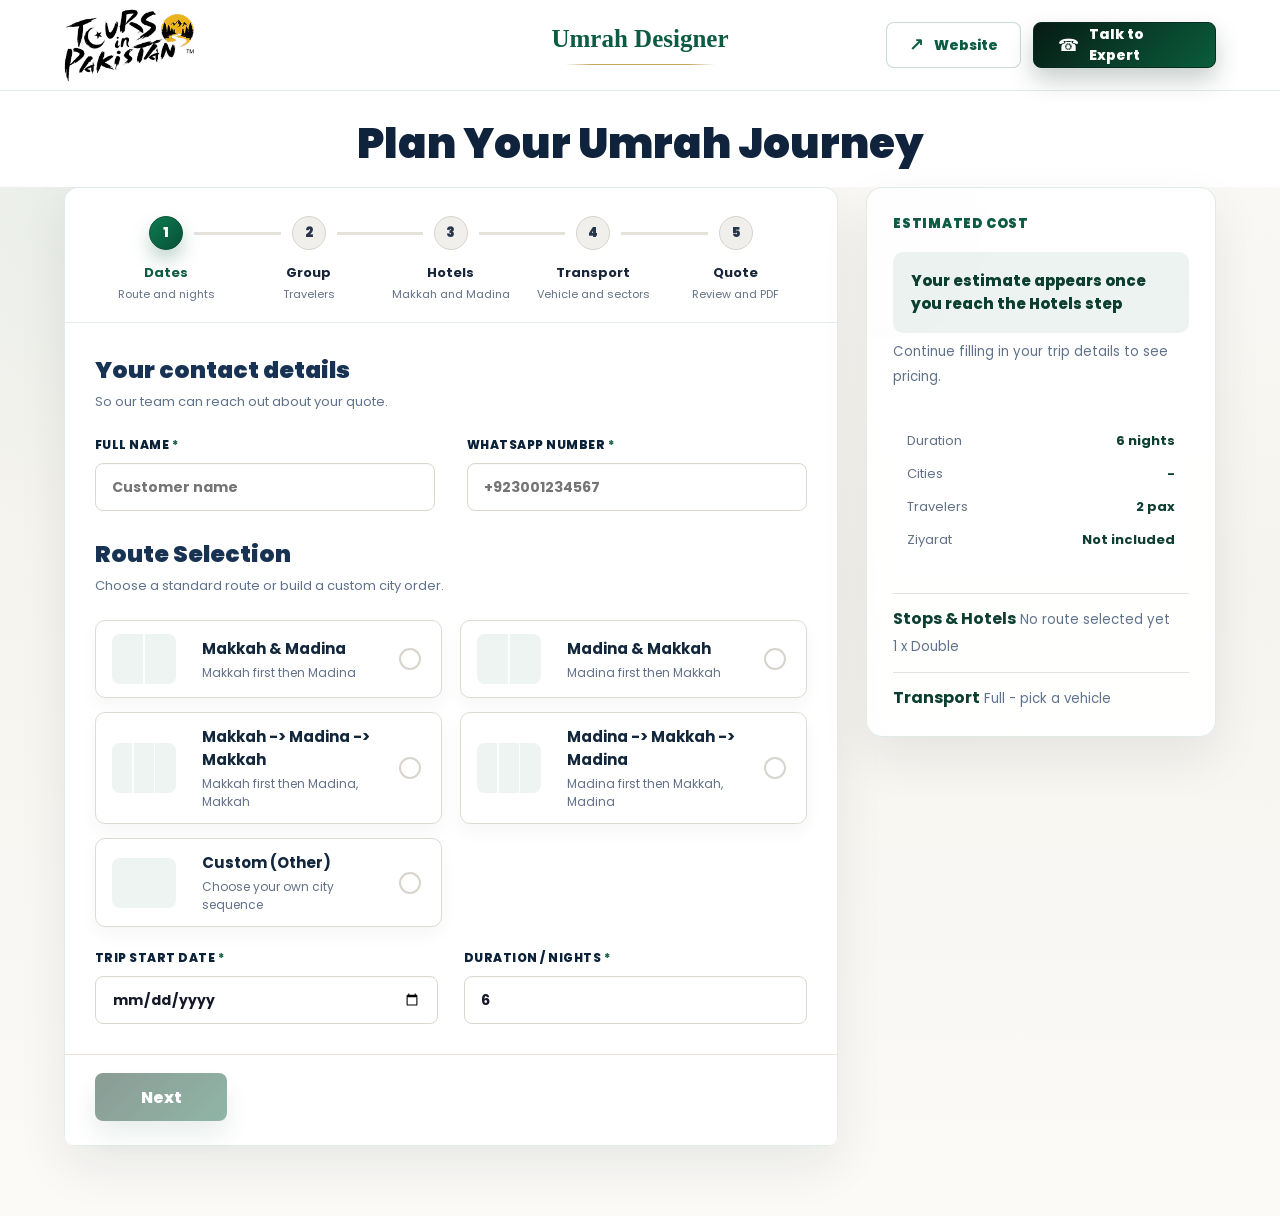
==== commit 5fc1bdf1: "Add files via upload" ====
--- a/index.html
+++ b/index.html
@@ -7,7 +7,7 @@
     <link rel="preconnect" href="https://fonts.googleapis.com">
     <link rel="preconnect" href="https://fonts.gstatic.com" crossorigin>
     <link href="https://fonts.googleapis.com/css2?family=Poppins:wght@400;500;600;700;800;900&display=swap" rel="stylesheet">
-    <link rel="stylesheet" href="./styles.css?v=38" />
+    <link rel="stylesheet" href="./styles.css?v=39" />
   </head>
   <body>
     <nav class="nav">
@@ -25,12 +25,9 @@
       </div>
     </nav>
 
-    <header class="hero">
+    <header class="hero simpleHero">
       <div class="container heroIntro">
-        <div>
-          <h1>Design Your Umrah Journey</h1>
-          <p>Create your personalized Umrah package in under 3 minutes.</p>
-        </div>
+        <h1>Plan Your Umrah Journey</h1>
       </div>
     </header>
 
--- a/styles.css
+++ b/styles.css
@@ -3058,3 +3058,179 @@
   object-position: center;
   background: #eef4f1;
 }
+
+/* Requested portal polish: simplified heading and stronger Group controls */
+.hero.simpleHero {
+  min-height: auto;
+  width: 100%;
+  margin: 0;
+  padding: 28px 20px 18px;
+  border: 0;
+  border-radius: 0;
+  box-shadow: none;
+  background: #fff;
+  overflow: visible;
+}
+.hero.simpleHero::before { display: none; }
+.hero.simpleHero .heroIntro {
+  width: 100%;
+  max-width: none;
+  text-align: center;
+}
+.hero.simpleHero h1 {
+  max-width: none;
+  margin: 0;
+  font-family: inherit;
+  font-size: clamp(28px, 4vw, 42px);
+  line-height: 1.2;
+  font-weight: 900;
+  color: var(--ink);
+}
+.hero.simpleHero p { display: none; }
+.modernMain { margin-top: 0; }
+
+body[data-step="group"] .miniPanel {
+  border-width: 2px;
+  border-color: #d5d0c7;
+  border-radius: 12px;
+  padding: 18px 20px;
+}
+body[data-step="group"] .miniPanel h3 {
+  margin-bottom: 8px;
+  font-size: 14px;
+  line-height: 1.2;
+  letter-spacing: .045em;
+  font-weight: 900;
+}
+body[data-step="group"] .counterRow > span {
+  font-size: 16px;
+  font-weight: 800;
+}
+body[data-step="group"] .circleBtn {
+  border-width: 1.5px;
+  font-weight: 800;
+}
+body[data-step="group"] .field.big select,
+body[data-step="group"] .compactCounter,
+body[data-step="group"] .groupNote {
+  border-width: 2px;
+  border-color: #d5d0c7;
+}
+body[data-step="group"] .compactCounter {
+  box-sizing: border-box;
+  overflow: hidden;
+  border-radius: 10px;
+  padding: 0 12px;
+}
+body[data-step="group"] .roomsControl {
+  min-width: 0;
+  overflow: visible;
+}
+body[data-step="group"] .roomsControl > span,
+body[data-step="group"] .field.big > span {
+  font-size: 12px;
+  font-weight: 900;
+}
+
+@media (max-width: 620px) {
+  .hero.simpleHero { padding: 20px 16px 12px; }
+  .hero.simpleHero h1 { font-size: 26px; }
+  body[data-step="group"] .miniPanel h3 { font-size: 15px; }
+  body[data-step="group"] .counterRow > span { font-size: 16px; }
+  body[data-step="group"] .compactCounter {
+    height: 50px !important;
+    min-height: 50px !important;
+    border: 2px solid #d5d0c7 !important;
+    border-radius: 10px !important;
+  }
+}
+
+
+/* Final room counter fixes */
+.compactCounter{
+display:grid;
+align-items:center;
+grid-template-columns:40px 1fr 40px!important;
+height:56px!important;
+min-height:56px!important;
+border:2px solid #d8d2c8!important;
+border-radius:14px!important;
+overflow:visible!important;
+box-sizing:border-box;
+}
+.compactCounter strong{
+display:flex;
+align-items:center;
+justify-content:center;
+font-size:32px!important;
+font-weight:800;
+width:100%;
+}
+.circleBtn{
+width:38px!important;
+height:38px!important;
+border:2px solid #d8d2c8!important;
+font-weight:700;
+}
+.optionCard input[type=radio]{
+width:28px;height:28px;border:3px solid #0b6b4a!important;
+}
+.optionCard input[type=radio]:checked{
+box-shadow:inset 0 0 0 6px #0b6b4a;
+}
+
+/* Final Group controls alignment: Room Type and Rooms equal height */
+body[data-step="group"] .groupRoomControls .field.big select,
+body[data-step="group"] .groupRoomControls .compactCounter {
+  height: 56px !important;
+  min-height: 56px !important;
+  max-height: 56px !important;
+  box-sizing: border-box !important;
+  border: 2px solid #d5d0c7 !important;
+  border-radius: 14px !important;
+}
+
+body[data-step="group"] .groupRoomControls .field.big select {
+  padding-top: 0 !important;
+  padding-bottom: 0 !important;
+  line-height: 52px;
+}
+
+body[data-step="group"] .groupRoomControls .compactCounter {
+  display: grid !important;
+  grid-template-columns: 38px minmax(0, 1fr) 38px !important;
+  align-items: center !important;
+  padding: 0 10px !important;
+  overflow: visible !important;
+}
+
+body[data-step="group"] .groupRoomControls .compactCounter strong {
+  display: flex !important;
+  align-items: center !important;
+  justify-content: center !important;
+  width: 100% !important;
+  height: 100% !important;
+  margin: 0 !important;
+  font-size: 24px !important;
+  font-weight: 500 !important;
+  line-height: 1 !important;
+  text-align: center !important;
+}
+
+body[data-step="group"] .groupRoomControls .compactCounter .circleBtn {
+  width: 36px !important;
+  height: 36px !important;
+  min-width: 36px !important;
+  min-height: 36px !important;
+  padding: 0 !important;
+  line-height: 1 !important;
+}
+
+@media (max-width: 620px) {
+  body[data-step="group"] .groupRoomControls .field.big select,
+  body[data-step="group"] .groupRoomControls .compactCounter {
+    height: 56px !important;
+    min-height: 56px !important;
+    max-height: 56px !important;
+  }
+}
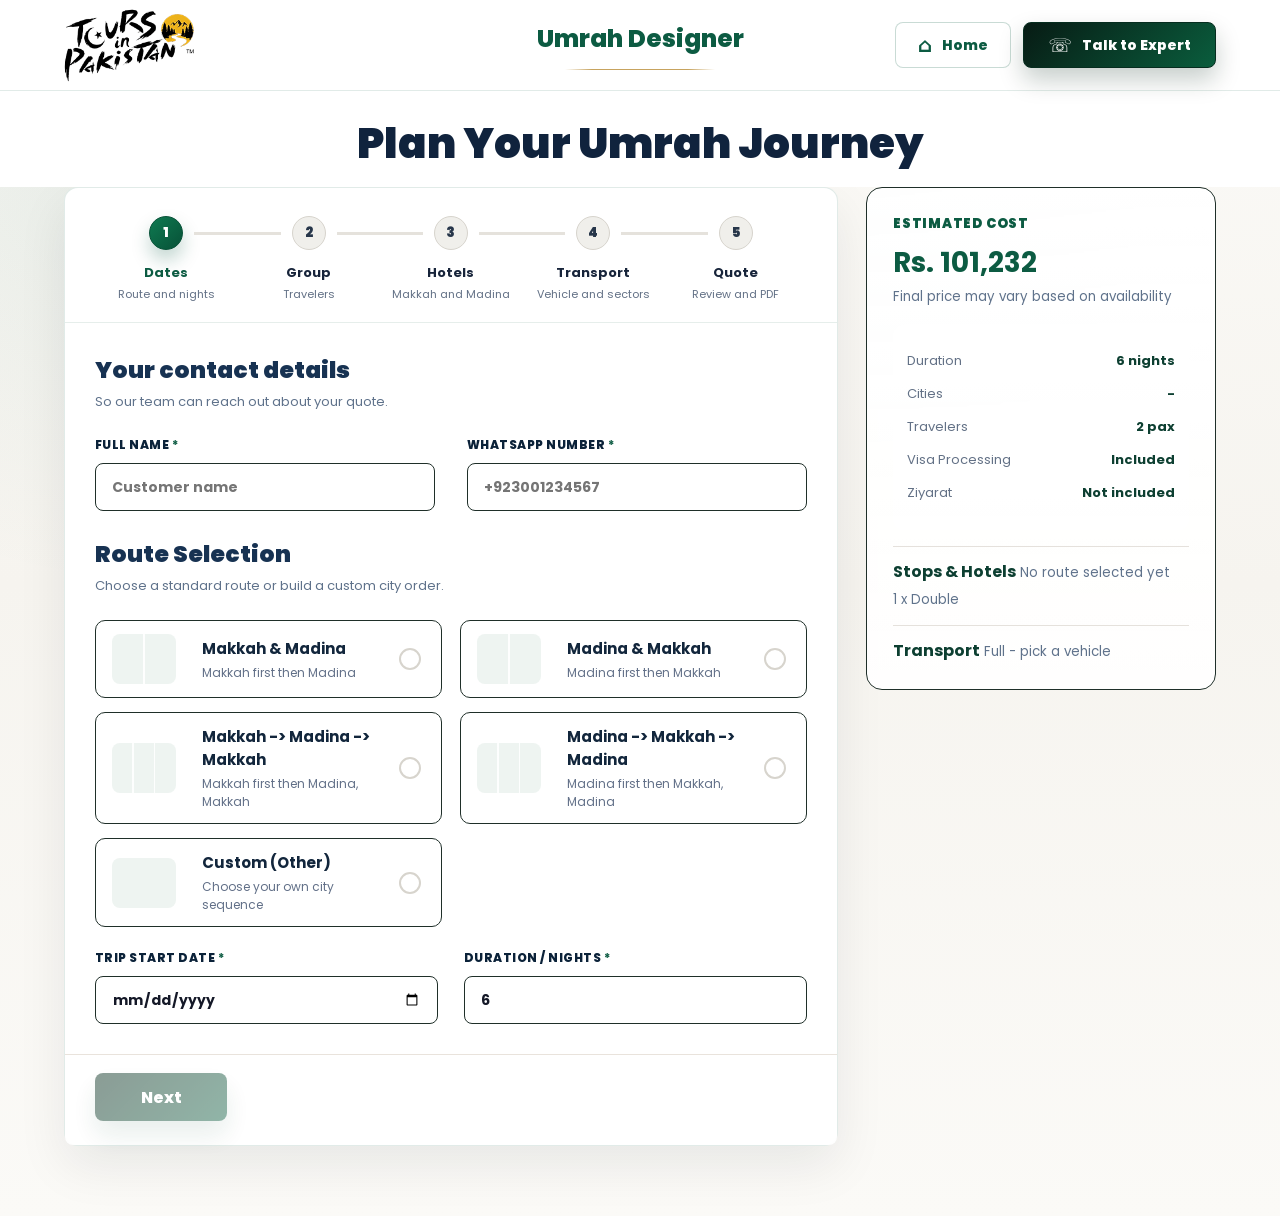
==== commit 9bb38e23: "Add files via upload" ====
--- a/index.html
+++ b/index.html
@@ -7,7 +7,7 @@
     <link rel="preconnect" href="https://fonts.googleapis.com">
     <link rel="preconnect" href="https://fonts.gstatic.com" crossorigin>
     <link href="https://fonts.googleapis.com/css2?family=Poppins:wght@400;500;600;700;800;900&display=swap" rel="stylesheet">
-    <link rel="stylesheet" href="./styles.css?v=39" />
+    <link rel="stylesheet" href="./styles.css?v=44" />
   </head>
   <body>
     <nav class="nav">
@@ -19,8 +19,8 @@
           <a href="#designer">Umrah Designer</a>
         </div>
         <div class="navActions">
-          <a class="btn small alt" href="https://toursinpakistan.com/" target="_blank" rel="noreferrer">Website</a>
-          <a class="btn small" href="https://wa.me/923703049245">Talk to Expert</a>
+          <a class="btn small alt" href="https://toursinpakistan.com/" target="_blank" rel="noreferrer">Home</a>
+          <a class="btn small" href="https://wa.me/923703049245" data-whatsapp-link>Talk to Expert</a>
         </div>
       </div>
     </nav>
@@ -87,6 +87,6 @@
     </div>
 
     <script src="./data.js?v=18"></script>
-    <script src="./app.js?v=51"></script>
+    <script src="./app.js?v=63"></script>
   </body>
 </html>
--- a/styles.css
+++ b/styles.css
@@ -3234,3 +3234,428 @@
     max-height: 56px !important;
   }
 }
+
+/* Typography consistency: use Poppins throughout the customer portal */
+html,
+body,
+body * {
+  font-family: "Poppins", system-ui, -apple-system, "Segoe UI", Arial, sans-serif !important;
+}
+
+/* Rooms value: same Poppins face and normal visual weight */
+body[data-step="group"] .groupRoomControls .compactCounter strong {
+  font-family: "Poppins", system-ui, -apple-system, "Segoe UI", Arial, sans-serif !important;
+  font-size: 24px !important;
+  font-weight: 400 !important;
+  font-style: normal !important;
+  letter-spacing: 0 !important;
+  line-height: 1 !important;
+  font-variant-numeric: normal !important;
+}
+
+/* Production polish overrides */
+:root {
+  --line: #cbd8d0;
+}
+
+.field.big input,
+.field.big select,
+.emptySelect,
+.routeCard,
+.optionGrid button,
+.hotelStopTabs,
+.categoryTabs button,
+.hotelGridCard,
+.transportChoice,
+.transportSelect,
+.sectorChoice,
+.toggleLine,
+.miniPanel,
+.roomsControl,
+.estimateCard,
+.resultBar,
+.reviewBlock,
+.quoteBreakdown {
+  border-color: #cbd8d0 !important;
+}
+
+.field.big input,
+.field.big select,
+.emptySelect {
+  border-width: 1.5px !important;
+}
+
+.hotelStopTabs button {
+  border-right-color: #cbd8d0 !important;
+}
+
+.hotelStopTabs button.active {
+  background: var(--green) !important;
+  color: #fff !important;
+  box-shadow: inset 0 0 0 1px var(--green);
+}
+
+.hotelStopTabs button.active b,
+.hotelStopTabs button.active small {
+  color: #fff !important;
+}
+
+.ziyaratSection {
+  grid-column: 1 / -1;
+  width: 100%;
+}
+
+.ziyaratList {
+  max-height: none;
+  overflow: visible;
+  grid-template-columns: repeat(2, minmax(0, 1fr));
+  gap: 12px;
+}
+
+.ziyaratChoice {
+  min-height: 88px;
+  border-width: 1.5px;
+  border-color: #cbd8d0;
+  background: #fff;
+}
+
+.ziyaratChoice.active {
+  background: #eef7f2;
+  border-color: var(--green);
+  box-shadow: inset 0 0 0 1px var(--green);
+}
+
+.ziyaratChoice input {
+  accent-color: var(--green);
+}
+
+@media (max-width: 820px) {
+  .ziyaratList {
+    grid-template-columns: 1fr;
+  }
+}
+
+/* Ziyarat card reset: equal readable tiles */
+.extrasPanel {
+  border-width: 1.5px !important;
+}
+
+.toggleLine:has(input:checked) {
+  border-color: var(--green) !important;
+  background: #f2f8f5 !important;
+  box-shadow: inset 0 0 0 1px rgba(12, 91, 66, .16);
+}
+
+.ziyaratSection > span {
+  display: block;
+  margin-bottom: 10px;
+}
+
+.ziyaratList {
+  display: grid !important;
+  grid-template-columns: repeat(4, minmax(0, 1fr));
+  gap: 12px !important;
+  max-height: none !important;
+  overflow: visible !important;
+  padding-right: 0 !important;
+}
+
+.ziyaratChoice {
+  min-height: 148px !important;
+  grid-template-columns: 22px minmax(0, 1fr) !important;
+  grid-template-rows: auto 64px auto;
+  gap: 8px !important;
+  align-content: start;
+  align-items: center;
+  padding: 12px !important;
+  border: 1.5px solid #cbd8d0 !important;
+  border-radius: 8px !important;
+}
+
+.ziyaratChoice img {
+  grid-column: 1 / -1;
+  width: 100% !important;
+  height: 64px !important;
+  object-fit: cover;
+  border-radius: 7px !important;
+}
+
+.ziyaratChoice span {
+  grid-column: 1 / -1;
+  gap: 4px !important;
+}
+
+.ziyaratChoice b {
+  color: var(--green);
+  font-size: 12px !important;
+  line-height: 1.25 !important;
+  word-break: normal !important;
+  overflow-wrap: normal !important;
+  text-transform: uppercase;
+}
+
+.ziyaratChoice small {
+  font-size: 12px !important;
+  line-height: 1.25;
+}
+
+.ziyaratChoice.active,
+.ziyaratChoice:hover {
+  border-color: var(--green) !important;
+  background: #eef7f2 !important;
+  box-shadow: inset 0 0 0 1px rgba(12, 91, 66, .45);
+}
+
+.routeCard.active,
+.optionGrid button.active,
+.hotelGridCard.active,
+.transportChoice.active,
+.transportSelect.open,
+.sectorChoice.active {
+  border-color: var(--green) !important;
+  box-shadow: inset 0 0 0 1px rgba(12, 91, 66, .35);
+}
+
+.field.big input:focus,
+.field.big select:focus {
+  outline: 3px solid rgba(12, 91, 66, .12) !important;
+  border-color: var(--green) !important;
+}
+
+@media (max-width: 1100px) {
+  .ziyaratList {
+    grid-template-columns: repeat(2, minmax(0, 1fr));
+  }
+}
+
+@media (max-width: 560px) {
+  .ziyaratList {
+    grid-template-columns: 1fr;
+  }
+  .ziyaratChoice {
+    min-height: 92px !important;
+    grid-template-columns: 22px 72px minmax(0, 1fr) !important;
+    grid-template-rows: auto !important;
+  }
+  .ziyaratChoice img,
+  .ziyaratChoice span {
+    grid-column: auto;
+  }
+  .ziyaratChoice img {
+    width: 72px !important;
+    height: 56px !important;
+  }
+}
+
+/* Ziyarat list should behave like Transport Sectors */
+:root {
+  --line: #1f2f29;
+}
+
+.field.big input,
+.field.big select,
+.emptySelect,
+.routeCard,
+.optionGrid button,
+.hotelStopTabs,
+.categoryTabs button,
+.hotelGridCard,
+.transportChoice,
+.transportSelect,
+.sectorChoice,
+.toggleLine,
+.miniPanel,
+.roomsControl,
+.estimateCard,
+.resultBar,
+.reviewBlock,
+.quoteBreakdown,
+.extrasPanel {
+  border-color: #1f2f29 !important;
+  box-shadow: none !important;
+}
+
+.field.big input,
+.field.big select,
+.emptySelect,
+.sectorChoice,
+.toggleLine,
+.ziyaratChoice {
+  border-width: 1.5px !important;
+}
+
+.field.big input:focus,
+.field.big select:focus,
+.routeCard.active,
+.optionGrid button.active,
+.hotelGridCard.active,
+.transportChoice.active,
+.transportSelect.open,
+.sectorChoice.active,
+.toggleLine:has(input:checked),
+.ziyaratChoice.active,
+.ziyaratChoice:hover {
+  border-color: var(--green) !important;
+  outline-color: rgba(12, 91, 66, .14) !important;
+  box-shadow: none !important;
+}
+
+.ziyaratSection {
+  grid-column: 1 / -1;
+}
+
+.ziyaratSection > span {
+  display: block;
+  margin: 4px 0 10px;
+  color: var(--ink);
+  font-size: 12px;
+  font-weight: 900;
+  text-transform: uppercase;
+}
+
+.ziyaratList {
+  display: grid !important;
+  grid-template-columns: 1fr !important;
+  gap: 8px !important;
+  max-height: 280px !important;
+  overflow-y: auto !important;
+  overflow-x: hidden !important;
+  padding-right: 4px !important;
+}
+
+.ziyaratChoice {
+  min-height: 66px !important;
+  display: grid !important;
+  grid-template-columns: 20px 62px minmax(0, 1fr) !important;
+  grid-template-rows: auto !important;
+  gap: 12px !important;
+  align-items: center !important;
+  align-content: center !important;
+  padding: 11px 12px !important;
+  border: 1.5px solid #1f2f29 !important;
+  border-radius: 8px !important;
+  background: #fff !important;
+}
+
+.ziyaratChoice.active {
+  background: #f4f8f6 !important;
+}
+
+.ziyaratChoice img {
+  display: block !important;
+  width: 62px !important;
+  height: 46px !important;
+  object-fit: cover;
+  border-radius: 7px !important;
+}
+
+.ziyaratChoice input {
+  width: 20px !important;
+  height: 20px !important;
+  margin: 0 !important;
+  accent-color: var(--green);
+}
+
+.ziyaratChoice span {
+  display: grid !important;
+  grid-column: auto !important;
+  gap: 4px !important;
+  min-width: 0;
+}
+
+.ziyaratChoice b {
+  color: var(--green);
+  font-size: 13px !important;
+  line-height: 1.25 !important;
+  overflow-wrap: anywhere !important;
+  text-transform: uppercase;
+}
+
+.ziyaratChoice small {
+  color: var(--muted);
+  font-size: 11px !important;
+  line-height: 1.3;
+  font-weight: 800;
+}
+
+/* Final Ziyarat row alignment fix */
+.ziyaratList {
+  max-height: 300px !important;
+}
+
+.ziyaratChoice {
+  min-height: 74px !important;
+  grid-template-columns: 22px 72px minmax(0, 1fr) !important;
+  grid-auto-flow: column;
+  overflow: hidden;
+}
+
+.ziyaratChoice input {
+  grid-column: 1 !important;
+  grid-row: 1 !important;
+  align-self: center;
+}
+
+.ziyaratChoice img {
+  grid-column: 2 !important;
+  grid-row: 1 !important;
+  width: 72px !important;
+  height: 52px !important;
+  align-self: center;
+}
+
+.ziyaratChoice span {
+  grid-column: 3 !important;
+  grid-row: 1 !important;
+  align-self: center;
+  min-width: 0;
+}
+
+.ziyaratChoice b {
+  overflow-wrap: normal !important;
+  word-break: normal !important;
+  white-space: normal;
+}
+
+@media (max-width: 480px) {
+  .ziyaratChoice {
+    grid-template-columns: 22px 58px minmax(0, 1fr) !important;
+  }
+  .ziyaratChoice img {
+    width: 58px !important;
+    height: 44px !important;
+  }
+}
+
+/* Clean header action icons */
+.navActions .btn {
+  gap: 10px;
+}
+
+.navActions .btn.alt::before {
+  content: "⌂" !important;
+  width: auto !important;
+  height: auto !important;
+  border: 0 !important;
+  border-radius: 0 !important;
+  background: none !important;
+  box-shadow: none !important;
+  color: currentColor;
+  font-size: 20px;
+  font-weight: 900;
+  line-height: 1;
+}
+
+.navActions .btn:not(.alt)::before {
+  content: "☏" !important;
+  width: auto !important;
+  height: auto !important;
+  border: 0 !important;
+  border-radius: 0 !important;
+  background: none !important;
+  box-shadow: none !important;
+  color: currentColor;
+  font-size: 19px;
+  font-weight: 900;
+  line-height: 1;
+}
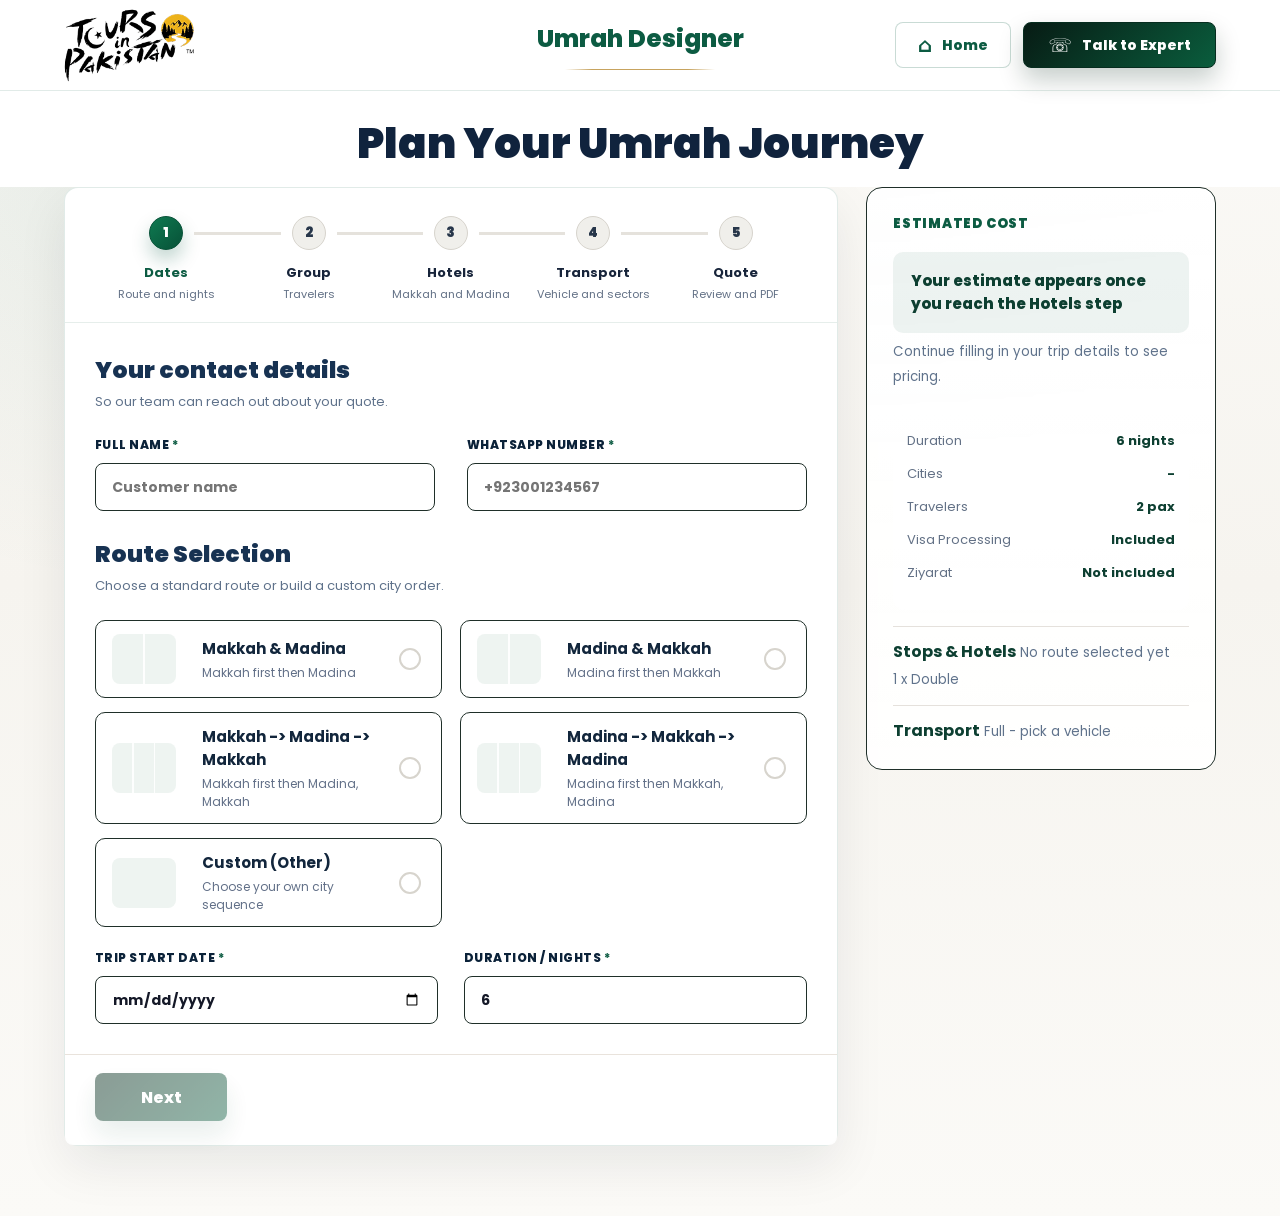
==== commit ad65d944: "Add files via upload" ====
--- a/index.html
+++ b/index.html
@@ -87,6 +87,6 @@
     </div>
 
     <script src="./data.js?v=18"></script>
-    <script src="./app.js?v=63"></script>
+    <script src="./app.js?v=64"></script>
   </body>
 </html>
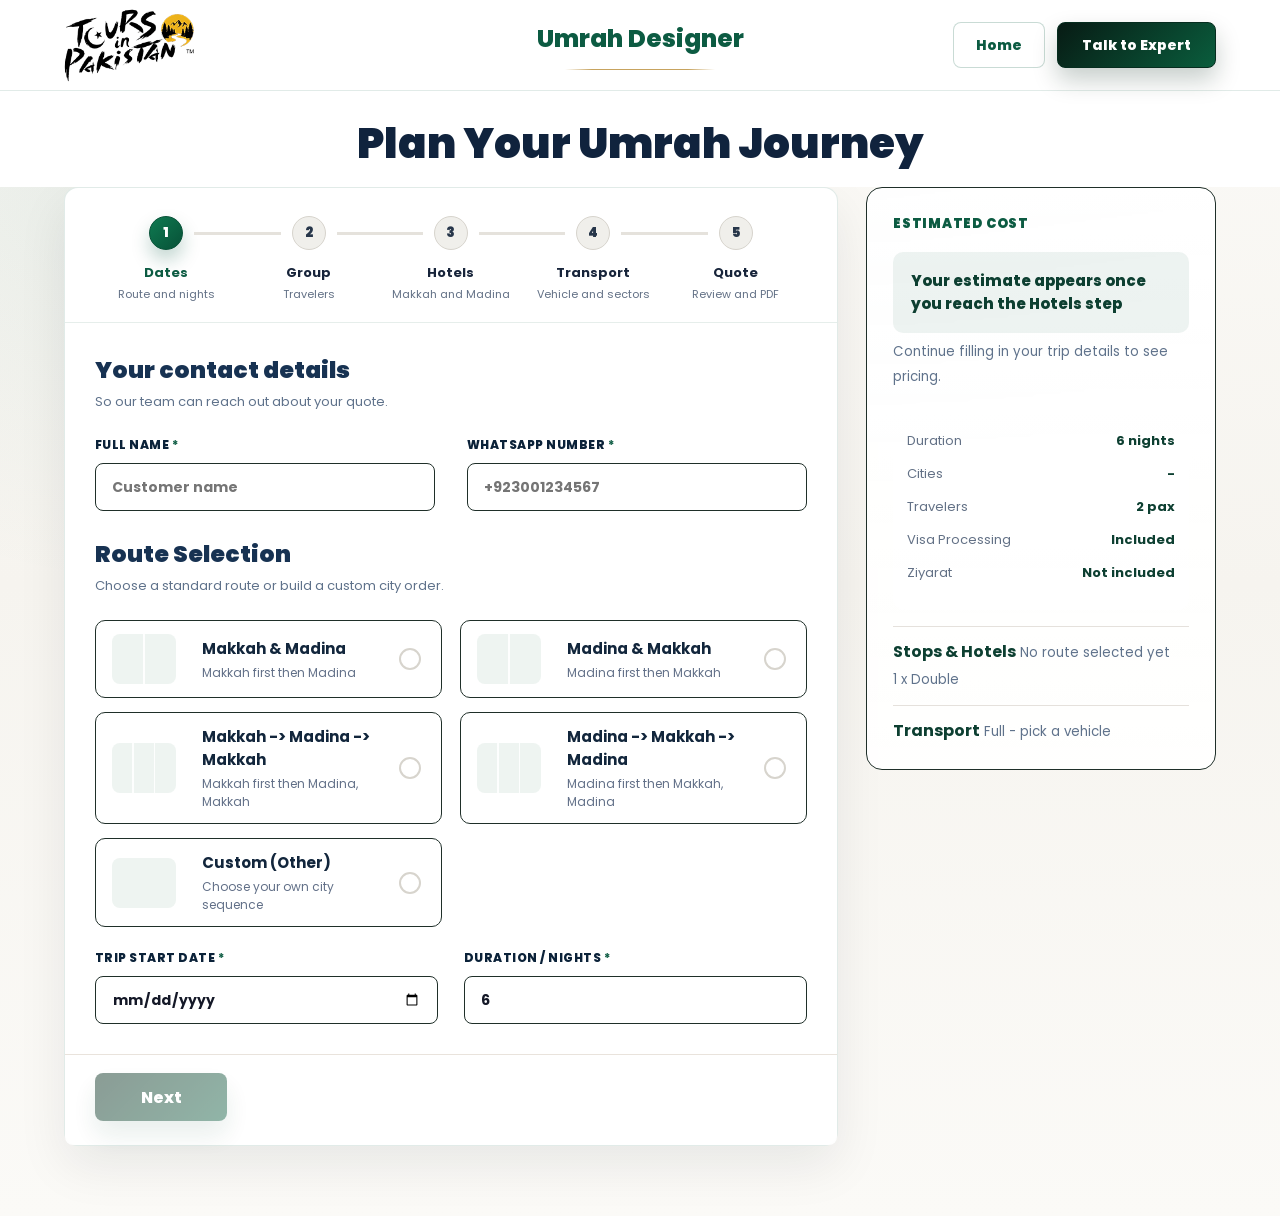
==== commit db9b0d4f: "Add files via upload" ====
--- a/index.html
+++ b/index.html
@@ -1,92 +1,102 @@
 <!doctype html>
 <html lang="en">
-  <head>
-    <meta charset="UTF-8" />
-    <meta name="viewport" content="width=device-width, initial-scale=1.0" />
-    <title>Umrah Package Designer</title>
-    <link rel="preconnect" href="https://fonts.googleapis.com">
-    <link rel="preconnect" href="https://fonts.gstatic.com" crossorigin>
-    <link href="https://fonts.googleapis.com/css2?family=Poppins:wght@400;500;600;700;800;900&display=swap" rel="stylesheet">
-    <link rel="stylesheet" href="./styles.css?v=44" />
-  </head>
-  <body>
-    <nav class="nav">
-      <div class="container navin">
-        <a class="brand" href="#">
-          <img class="brandLogo" src="./toursinpakistan-logo.png?v=1" alt="Tours in Pakistan">
+
+<head>
+  <meta charset="UTF-8" />
+  <meta name="viewport" content="width=device-width, initial-scale=1.0" />
+  <title>Umrah Package Designer</title>
+  <link rel="preconnect" href="https://fonts.googleapis.com">
+  <link rel="preconnect" href="https://fonts.gstatic.com" crossorigin>
+  <link href="https://fonts.googleapis.com/css2?family=Poppins:wght@400;500;600;700;800;900&display=swap"
+    rel="stylesheet">
+  <link rel="stylesheet" href="./styles.css?v=45" />
+</head>
+
+<body>
+  <nav class="nav">
+    <div class="container navin">
+      <a class="brand" href="#">
+        <img class="brandLogo" src="./toursinpakistan-logo.png?v=1" alt="Tours in Pakistan">
+      </a>
+      <div class="links">
+        <a href="#designer">Umrah Designer</a>
+      </div>
+      <div class="navActions">
+
+        <a class="btn small alt" href="https://toursinpakistan.com/" target="_blank" rel="noreferrer">
+          <span>Home</span>
         </a>
-        <div class="links">
-          <a href="#designer">Umrah Designer</a>
-        </div>
-        <div class="navActions">
-          <a class="btn small alt" href="https://toursinpakistan.com/" target="_blank" rel="noreferrer">Home</a>
-          <a class="btn small" href="https://wa.me/923703049245" data-whatsapp-link>Talk to Expert</a>
-        </div>
+        <a class="btn small" href="https://wa.me/923703049245" data-whatsapp-link>
+          <span>Talk to Expert</span>
+        </a>
       </div>
-    </nav>
+    </div>
+  </nav>
 
-    <header class="hero simpleHero">
-      <div class="container heroIntro">
-        <h1>Plan Your Umrah Journey</h1>
-      </div>
-    </header>
+  <header class="hero simpleHero">
+    <div class="container heroIntro">
+      <h1>Plan Your Umrah Journey</h1>
+    </div>
+  </header>
 
-    <main class="container modernMain" id="designer">
-      <div class="designerLayout">
-        <section class="wizardCard">
-          <div class="wizardSteps" id="wizardSteps"></div>
-          <div class="wizardGrid" id="wizardGrid"></div>
-          <div class="wizardFooter">
-            <div id="summaryTags" class="summaryTags"></div>
-            <div class="wizardButtons">
-              <button class="btn small alt" id="backStepBtn" type="button">Previous</button>
-              <button class="btn redBtn" id="designBtn" type="button">Next</button>
-            </div>
-          </div>
-        </section>
-
-        <aside class="estimateCard" id="estimateCard"></aside>
-      </div>
-
-      <section class="resultBar hidden" id="resultBar">
-        <div>
-          <span class="pill greenPill">Live estimate</span>
-          <h2 id="previewTitle">Umrah package estimate</h2>
-          <p id="previewMeta">Select hotels and transport to start pricing.</p>
-        </div>
-        <div class="resultActions">
-          <span>Estimated total</span>
-          <strong id="price">Rs. 0</strong>
-          <div class="resultButtons">
-            <button class="btn small alt" id="editTripBtn" type="button">Edit Details</button>
-            <button class="btn small" id="pdfBtn" type="button">Download PDF</button>
+  <main class="container modernMain" id="designer">
+    <div class="designerLayout">
+      <section class="wizardCard">
+        <div class="wizardSteps" id="wizardSteps"></div>
+        <div class="wizardGrid" id="wizardGrid"></div>
+        <div class="wizardFooter">
+          <div id="summaryTags" class="summaryTags"></div>
+          <div class="wizardButtons">
+            <button class="btn small alt" id="backStepBtn" type="button">Previous</button>
+            <button class="btn redBtn" id="designBtn" type="button">Next</button>
           </div>
         </div>
       </section>
 
-      <section class="panel simplePanel hidden" id="itinerary">
-        <div class="sectionTitle">
-          <div>
-            <h2>Package Itinerary</h2>
-            <p>Generated from selected route, nights and hotels after submission.</p>
-          </div>
-        </div>
-        <div class="itinerary" id="itineraryList"></div>
-      </section>
-    </main>
-
-    <div class="submitModal hidden" id="submitModal" role="dialog" aria-modal="true" aria-labelledby="submitModalTitle">
-      <div class="submitBackdrop" data-close-submit></div>
-      <div class="submitDialog">
-        <button class="submitClose" type="button" data-close-submit aria-label="Close">x</button>
-        <div class="submitIcon">✓</div>
-        <h2 id="submitModalTitle">Thank you</h2>
-        <p>We have received your details. Our person will contact you soon.</p>
-        <button class="btn" type="button" data-close-submit>Close</button>
-      </div>
+      <aside class="estimateCard" id="estimateCard"></aside>
     </div>
 
-    <script src="./data.js?v=18"></script>
-    <script src="./app.js?v=64"></script>
-  </body>
+    <section class="resultBar hidden" id="resultBar">
+      <div>
+        <span class="pill greenPill">Live estimate</span>
+        <h2 id="previewTitle">Umrah package estimate</h2>
+        <p id="previewMeta">Select hotels and transport to start pricing.</p>
+      </div>
+      <div class="resultActions">
+        <span>Estimated total</span>
+        <strong id="price">Rs. 0</strong>
+        <div class="resultButtons">
+          <button class="btn small alt" id="editTripBtn" type="button">Edit Details</button>
+          <button class="btn small" id="pdfBtn" type="button">Download PDF</button>
+        </div>
+      </div>
+    </section>
+
+    <section class="panel simplePanel hidden" id="itinerary">
+      <div class="sectionTitle">
+        <div>
+          <h2>Package Itinerary</h2>
+          <p>Generated from selected route, nights and hotels after submission.</p>
+        </div>
+      </div>
+      <div class="itinerary" id="itineraryList"></div>
+    </section>
+  </main>
+
+  <div class="submitModal hidden" id="submitModal" role="dialog" aria-modal="true" aria-labelledby="submitModalTitle">
+    <div class="submitBackdrop" data-close-submit></div>
+    <div class="submitDialog">
+      <button class="submitClose" type="button" data-close-submit aria-label="Close">x</button>
+      <div class="submitIcon">✓</div>
+      <h2 id="submitModalTitle">Thank you</h2>
+      <p>We have received your details. Our person will contact you soon.</p>
+      <button class="btn" type="button" data-close-submit>Close</button>
+    </div>
+  </div>
+
+  <script src="./data.js?v=18"></script>
+  <script src="./api-client.js?v=1"></script>
+    <script src="./app.js?v=70"></script>
+</body>
+
 </html>
--- a/styles.css
+++ b/styles.css
@@ -79,23 +79,12 @@
   border-radius: 8px;
 }
 
-.navActions .btn.alt {
-  min-height: 46px;
-  padding: 0 22px;
-  color: var(--green);
-  border-color: rgba(12, 91, 66, .22);
-}
-
-.navActions .btn.alt::before {
-  content: "◎";
-  font-size: 18px;
-  line-height: 1;
-}
-
-.navActions .btn:not(.alt)::before {
-  content: "☎";
-  font-size: 16px;
-}
+
+
+.btn.small.alt wa-icon {
+    font-size: 16px;
+}
+
 
 .hero {
   position: relative;
@@ -3633,7 +3622,8 @@
 }
 
 .navActions .btn.alt::before {
-  content: "⌂" !important;
+  content: none !important;
+  display: none !important;
   width: auto !important;
   height: auto !important;
   border: 0 !important;
@@ -3647,15 +3637,42 @@
 }
 
 .navActions .btn:not(.alt)::before {
-  content: "☏" !important;
-  width: auto !important;
-  height: auto !important;
-  border: 0 !important;
-  border-radius: 0 !important;
-  background: none !important;
-  box-shadow: none !important;
+  content: none !important;
+  display: none !important;
+}
+/* Header buttons use explicit wa-icon markup instead of pseudo icons. */
+.navActions .btn::before,
+.navActions .btn.alt::before,
+.navActions .btn:not(.alt)::before {
+  content: none !important;
+  display: none !important;
+}
+
+.navActions .btn wa-icon {
+  display: inline-grid;
+  place-items: center;
+  width: 18px;
+  height: 18px;
+  flex: 0 0 18px;
   color: currentColor;
-  font-size: 19px;
-  font-weight: 900;
+  font-size: 18px;
   line-height: 1;
 }
+
+.navActions .btn wa-icon[name="house"]::before {
+  content: "\2302";
+}
+
+.navActions .btn wa-icon[name="headset"]::before {
+  content: "\260E";
+}
+
+/* Final production override: header action buttons must not render icon glyphs. */
+.navActions .btn::before,
+.navActions .btn.alt::before,
+.navActions .btn:not(.alt)::before,
+.navActions .btn wa-icon,
+.navActions .btn wa-icon::before {
+  content: none !important;
+  display: none !important;
+}
